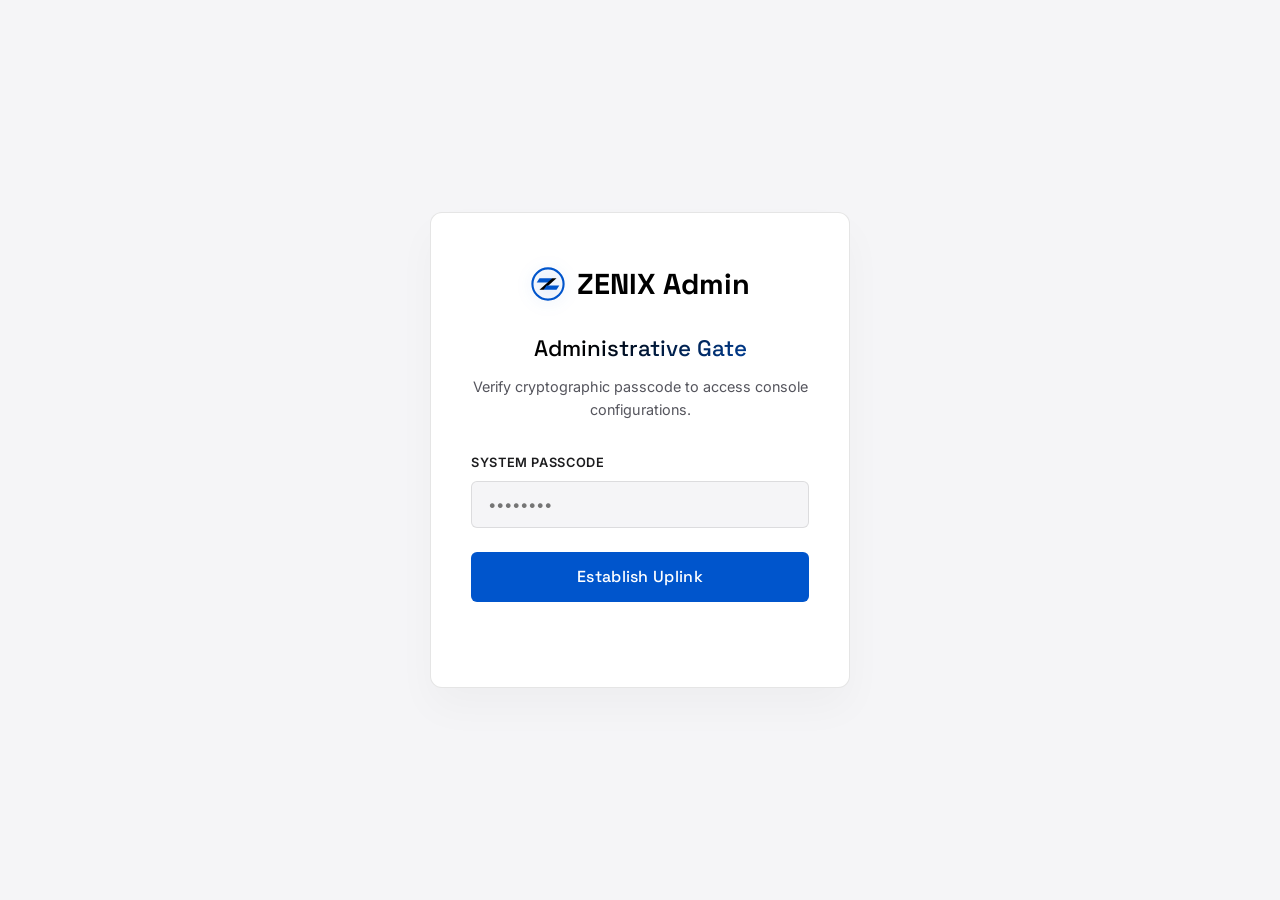
==== admin.html @ 04133675 "Add files via upload" ====
<!DOCTYPE html>
<html lang="en">
<head>
    <meta charset="UTF-8">
    <meta name="viewport" content="width=device-width, initial-scale=1.0">
    <meta name="description" content="ZENIX Administration Panel - Content and Configuration Hub.">
    <title>ZENIX Admin Console | Content Management</title>
    
    <!-- Google Fonts -->
    <link rel="preconnect" href="https://fonts.googleapis.com">
    <link rel="preconnect" href="https://fonts.gstatic.com" crossorigin>
    <link href="https://fonts.googleapis.com/css2?family=Inter:wght@300;400;500;600&family=Space+Grotesk:wght@400;500;700&display=swap" rel="stylesheet">

    <style>
        /* ZENIX Admin Stylesheet - Embedded to keep page self-contained and super fast */
        :root {
            --bg-pure-black: #ffffff;
            --bg-obsidian: #f5f5f7;
            --bg-card: #ffffff;
            --bg-card-hover: #fafafa;
            --text-primary: #000000;
            --text-secondary: #1c1c1e;
            --text-muted: #55555d;
            --border-slate: rgba(0, 0, 0, 0.1);
            --border-slate-active: rgba(0, 0, 0, 0.22);
            --accent-ice: #0055cc;
            --accent-ice-glow: rgba(0, 85, 204, 0.08);
            --danger-red: #d32f2f;
            --success-green: #2e7d32;
            
            --font-sans: 'Inter', -apple-system, BlinkMacSystemFont, "Segoe UI", Roboto, sans-serif;
            --font-heading: 'Space Grotesk', var(--font-sans);
            --transition-smooth: all 0.4s cubic-bezier(0.16, 1, 0.3, 1);
            --transition-fast: all 0.2s ease;
        }

        * {
            box-sizing: border-box;
            margin: 0;
            padding: 0;
        }

        body {
            background-color: var(--bg-obsidian);
            color: var(--text-primary);
            font-family: var(--font-sans);
            line-height: 1.6;
            min-height: 100vh;
            overflow-x: hidden;
            display: flex;
            flex-direction: column;
            position: relative;
        }

        /* Geometric Grid Background */
        .grid-background {
            position: absolute;
            top: 0;
            left: 0;
            width: 100%;
            height: 100%;
            background-image: 
                linear-gradient(rgba(0, 85, 204, 0.02) 1px, transparent 1px),
                linear-gradient(90deg, rgba(0, 85, 204, 0.02) 1px, transparent 1px);
            background-size: 50px 50px;
            background-position: center;
            pointer-events: none;
            z-index: 0;
        }

        /* Gatekeeper Auth Screen */
        .auth-overlay {
            position: fixed;
            top: 0;
            left: 0;
            width: 100%;
            height: 100%;
            background: var(--bg-obsidian);
            z-index: 1000;
            display: flex;
            justify-content: center;
            align-items: center;
            transition: var(--transition-smooth);
        }

        .auth-overlay.hidden {
            opacity: 0;
            pointer-events: none;
            transform: scale(1.05);
        }

        .auth-card {
            background: var(--bg-card);
            border: 1px solid var(--border-slate);
            padding: 3rem 2.5rem;
            width: 100%;
            max-width: 420px;
            border-radius: 12px;
            box-shadow: 0 20px 40px rgba(0, 0, 0, 0.03);
            text-align: center;
            z-index: 10;
        }

        .auth-logo {
            display: inline-flex;
            align-items: center;
            gap: 0.75rem;
            font-family: var(--font-heading);
            font-weight: 700;
            font-size: 1.8rem;
            margin-bottom: 1.5rem;
            color: var(--text-primary);
        }

        .auth-logo svg {
            filter: drop-shadow(0 2px 8px rgba(0, 85, 204, 0.15));
        }

        .auth-title {
            font-family: var(--font-heading);
            font-size: 1.4rem;
            font-weight: 500;
            margin-bottom: 0.5rem;
            background: linear-gradient(135deg, #000000 35%, var(--accent-ice) 100%);
            -webkit-background-clip: text;
            -webkit-text-fill-color: transparent;
        }

        .auth-subtitle {
            color: var(--text-muted);
            font-size: 0.9rem;
            margin-bottom: 2rem;
        }

        .form-group {
            margin-bottom: 1.5rem;
            text-align: left;
        }

        .form-label {
            display: block;
            font-size: 0.8rem;
            font-weight: 600;
            text-transform: uppercase;
            letter-spacing: 0.05em;
            margin-bottom: 0.5rem;
            color: var(--text-secondary);
        }

        .form-input {
            width: 100%;
            padding: 0.8rem 1rem;
            background: var(--bg-obsidian);
            border: 1px solid var(--border-slate);
            border-radius: 6px;
            color: var(--text-primary);
            font-family: var(--font-sans);
            font-size: 0.95rem;
            transition: var(--transition-fast);
        }

        .form-input:focus {
            outline: none;
            border-color: var(--accent-ice);
            background: var(--bg-card);
            box-shadow: 0 0 0 3px var(--accent-ice-glow);
        }

        .auth-btn {
            width: 100%;
            padding: 0.9rem;
            background: var(--accent-ice);
            color: #ffffff;
            border: none;
            border-radius: 6px;
            font-family: var(--font-heading);
            font-weight: 500;
            font-size: 1rem;
            cursor: pointer;
            transition: var(--transition-fast);
            letter-spacing: 0.02em;
        }

        .auth-btn:hover {
            background: #0044a3;
            transform: translateY(-1px);
        }

        .auth-error {
            color: var(--danger-red);
            font-size: 0.85rem;
            margin-top: 1rem;
            min-height: 20px;
            opacity: 0;
            transition: var(--transition-fast);
        }

        .auth-error.visible {
            opacity: 1;
        }

        /* Admin Layout Structure */
        .admin-wrapper {
            position: relative;
            z-index: 1;
            width: 100%;
            max-width: 1200px;
            margin: 0 auto;
            padding: 2rem;
            display: none; /* Shown after auth */
            flex-direction: column;
            flex-grow: 1;
        }

        /* Admin Header */
        .admin-header {
            display: flex;
            justify-content: space-between;
            align-items: center;
            padding-bottom: 2rem;
            border-bottom: 1px solid var(--border-slate);
            margin-bottom: 2rem;
        }

        .header-brand {
            display: flex;
            align-items: center;
            gap: 1rem;
        }

        .console-tag {
            font-family: var(--font-mono);
            font-size: 0.75rem;
            background: var(--accent-ice-glow);
            color: var(--accent-ice);
            padding: 0.2rem 0.6rem;
            border-radius: 4px;
            border: 1px solid rgba(0, 85, 204, 0.15);
            font-weight: 600;
        }

        .header-actions {
            display: flex;
            gap: 1rem;
        }

        .btn {
            padding: 0.6rem 1.2rem;
            border-radius: 6px;
            font-family: var(--font-heading);
            font-weight: 500;
            font-size: 0.9rem;
            cursor: pointer;
            transition: var(--transition-fast);
            display: inline-flex;
            align-items: center;
            gap: 0.5rem;
            border: 1px solid var(--border-slate);
            background: var(--bg-card);
            color: var(--text-primary);
        }

        .btn:hover {
            border-color: var(--border-slate-active);
            background: var(--bg-card-hover);
        }

        .btn-primary {
            background: var(--accent-ice);
            color: #ffffff;
            border-color: var(--accent-ice);
        }

        .btn-primary:hover {
            background: #0044a3;
            border-color: #0044a3;
        }

        .btn-danger {
            color: var(--danger-red);
            border-color: rgba(211, 47, 47, 0.2);
        }

        .btn-danger:hover {
            background: rgba(211, 47, 47, 0.05);
            border-color: var(--danger-red);
        }

        /* Workspace Grid Split Layout */
        .workspace-grid {
            display: grid;
            grid-template-columns: 240px 1fr;
            gap: 2rem;
            flex-grow: 1;
        }

        /* Sidebar Navigation Tabs */
        .sidebar-tabs {
            display: flex;
            flex-direction: column;
            gap: 0.5rem;
        }

        .tab-btn {
            background: none;
            border: 1px solid transparent;
            text-align: left;
            padding: 0.8rem 1.2rem;
            border-radius: 8px;
            font-family: var(--font-heading);
            font-weight: 500;
            font-size: 0.95rem;
            color: var(--text-secondary);
            cursor: pointer;
            transition: var(--transition-fast);
            display: flex;
            align-items: center;
            gap: 0.8rem;
        }

        .tab-btn:hover {
            background: rgba(0, 85, 204, 0.04);
            color: var(--accent-ice);
        }

        .tab-btn.active {
            background: var(--bg-card);
            border-color: var(--border-slate);
            color: var(--accent-ice);
            box-shadow: 0 4px 10px rgba(0, 0, 0, 0.015);
        }

        /* Main Workspace Panels */
        .workspace-panel {
            background: var(--bg-card);
            border: 1px solid var(--border-slate);
            border-radius: 12px;
            padding: 2.5rem;
            box-shadow: 0 4px 20px rgba(0, 0, 0, 0.01);
            display: none; /* Managed by JS */
        }

        .workspace-panel.active {
            display: block;
            animation: fadeIn 0.3s ease;
        }

        @keyframes fadeIn {
            from { opacity: 0; transform: translateY(10px); }
            to { opacity: 1; transform: translateY(0); }
        }

        .panel-header {
            margin-bottom: 2rem;
            border-bottom: 1px solid var(--border-slate);
            padding-bottom: 1rem;
            display: flex;
            justify-content: space-between;
            align-items: center;
        }

        .panel-title {
            font-family: var(--font-heading);
            font-size: 1.5rem;
            font-weight: 500;
        }

        .panel-desc {
            color: var(--text-muted);
            font-size: 0.9rem;
            margin-top: 0.25rem;
        }

        /* Form Grid Utilities */
        .row-grid {
            display: grid;
            grid-template-columns: 1fr 1fr;
            gap: 1.5rem;
            margin-bottom: 1.5rem;
        }

        /* Card list layout (Services, Pricing) */
        .card-list {
            display: flex;
            flex-direction: column;
            gap: 1.5rem;
            margin-bottom: 2rem;
        }

        .item-card {
            border: 1px solid var(--border-slate);
            border-radius: 8px;
            background: var(--bg-obsidian);
            padding: 1.5rem;
            position: relative;
            transition: var(--transition-fast);
        }

        .item-card:hover {
            border-color: var(--border-slate-active);
        }

        .item-card-header {
            display: flex;
            justify-content: space-between;
            align-items: center;
            margin-bottom: 1.2rem;
        }

        .item-card-title-lbl {
            font-family: var(--font-heading);
            font-weight: 500;
            font-size: 1rem;
            color: var(--accent-ice);
            display: flex;
            align-items: center;
            gap: 0.5rem;
        }

        .item-delete-btn {
            background: none;
            border: none;
            color: var(--danger-red);
            cursor: pointer;
            opacity: 0.7;
            transition: var(--transition-fast);
            padding: 0.2rem;
            border-radius: 4px;
        }

        .item-delete-btn:hover {
            opacity: 1;
            background: rgba(211, 47, 47, 0.08);
        }

        .checkbox-container {
            display: flex;
            align-items: center;
            gap: 0.6rem;
            cursor: pointer;
            user-select: none;
            font-size: 0.95rem;
        }

        .checkbox-container input {
            cursor: pointer;
            width: 18px;
            height: 18px;
            accent-color: var(--accent-ice);
        }

        /* Promo banner settings style */
        .banner-preview-box {
            border: 1px dashed var(--border-slate);
            border-radius: 8px;
            padding: 1.5rem;
            margin-top: 1.5rem;
            background: var(--bg-obsidian);
        }

        .banner-preview-header {
            font-size: 0.8rem;
            font-weight: 600;
            text-transform: uppercase;
            letter-spacing: 0.05em;
            color: var(--text-muted);
            margin-bottom: 0.8rem;
        }

        /* Float Notifications / Toast Messages */
        .toast {
            position: fixed;
            bottom: 2rem;
            right: 2rem;
            padding: 1rem 1.8rem;
            border-radius: 8px;
            background: #1c1c1e;
            color: #ffffff;
            font-family: var(--font-heading);
            font-size: 0.9rem;
            font-weight: 500;
            box-shadow: 0 10px 30px rgba(0,0,0,0.15);
            z-index: 2000;
            display: flex;
            align-items: center;
            gap: 0.75rem;
            transform: translateY(100px);
            opacity: 0;
            transition: transform 0.4s cubic-bezier(0.175, 0.885, 0.32, 1.275), opacity 0.3s ease;
            pointer-events: none;
            border-left: 4px solid var(--accent-ice);
        }

        .toast.show {
            transform: translateY(0);
            opacity: 1;
        }

        .toast.success {
            border-left-color: var(--success-green);
        }

        .toast.error {
            border-left-color: var(--danger-red);
        }

        /* SVG Icon styling */
        .icon {
            width: 18px;
            height: 18px;
            fill: none;
            stroke: currentColor;
            stroke-width: 2;
            stroke-linecap: round;
            stroke-linejoin: round;
        }

        /* Footer */
        .admin-footer {
            text-align: center;
            padding: 2rem;
            color: var(--text-muted);
            font-size: 0.8rem;
            border-top: 1px solid var(--border-slate);
            margin-top: 3rem;
        }
    </style>
</head>
<body>
    <div class="grid-background"></div>

    <!-- Passcode Authenticator Overlay -->
    <div class="auth-overlay" id="auth-overlay">
        <div class="auth-card">
            <div class="auth-logo">
                <svg width="34" height="34" viewBox="0 0 24 24" fill="none" xmlns="http://www.w3.org/2000/svg">
                    <circle cx="12" cy="12" r="11" stroke="#0055cc" stroke-width="1.5" fill="rgba(0, 85, 204, 0.02)"/>
                    <polygon points="6,8 15,8 13,11 4,11" fill="#0055cc"/>
                    <polygon points="15,8 18,8 9,16 6,16" fill="#000000"/>
                    <polygon points="11,13 20,13 18,16 9,16" fill="#0055cc"/>
                </svg>
                <span>ZENIX Admin</span>
            </div>
            <h2 class="auth-title">Administrative Gate</h2>
            <p class="auth-subtitle">Verify cryptographic passcode to access console configurations.</p>
            
            <form id="auth-form" onsubmit="handleAuth(event)">
                <div class="form-group">
                    <label for="passcode" class="form-label">System Passcode</label>
                    <input type="password" id="passcode" class="form-input" placeholder="••••••••" required autocomplete="current-password">
                </div>
                <button type="submit" class="auth-btn">Establish Uplink</button>
                <div class="auth-error" id="auth-error">Incorrect passcode. Uplink rejected.</div>
            </form>
        </div>
    </div>

    <!-- Admin Console Workspace -->
    <div class="admin-wrapper" id="admin-wrapper">
        <header class="admin-header">
            <div class="header-brand">
                <a href="index.html" class="auth-logo" style="margin-bottom: 0;">
                    <svg width="30" height="30" viewBox="0 0 24 24" fill="none" xmlns="http://www.w3.org/2000/svg">
                        <circle cx="12" cy="12" r="11" stroke="#0055cc" stroke-width="1.5" fill="rgba(0, 85, 204, 0.02)"/>
                        <polygon points="6,8 15,8 13,11 4,11" fill="#0055cc"/>
                        <polygon points="15,8 18,8 9,16 6,16" fill="#000000"/>
                        <polygon points="11,13 20,13 18,16 9,16" fill="#0055cc"/>
                    </svg>
                    <span>ZENIX</span>
                </a>
                <span class="console-tag">v2.1.0-admin</span>
            </div>
            
            <div class="header-actions">
                <a href="index.html" class="btn" target="_blank">
                    <svg class="icon" viewBox="0 0 24 24"><path d="M18 13v6a2 2 0 0 1-2 2H5a2 2 0 0 1-2-2V8a2 2 0 0 1 2-2h6"></path><polyline points="15 3 21 3 21 9"></polyline><line x1="10" y1="14" x2="21" y2="3"></line></svg>
                    View Website
                </a>
                <button onclick="handleLogout()" class="btn btn-danger">
                    <svg class="icon" viewBox="0 0 24 24"><path d="M9 21H5a2 2 0 0 1-2-2V5a2 2 0 0 1 2-2h4"></path><polyline points="16 17 21 12 16 7"></polyline><line x1="21" y1="12" x2="9" y2="12"></line></svg>
                    Terminate Session
                </button>
            </div>
        </header>

        <div class="workspace-grid">
            <!-- Sidebar navigation Tabs -->
            <nav class="sidebar-tabs">
                <button class="tab-btn active" onclick="switchTab('tab-dashboard')">
                    <svg class="icon" viewBox="0 0 24 24"><rect x="3" y="3" width="7" height="9"></rect><rect x="14" y="3" width="7" height="5"></rect><rect x="14" y="12" width="7" height="9"></rect><rect x="3" y="16" width="7" height="5"></rect></svg>
                    Dashboard Controls
                </button>
                <button class="tab-btn" onclick="switchTab('tab-offers')">
                    <svg class="icon" viewBox="0 0 24 24"><circle cx="12" cy="12" r="10"></circle><polyline points="12 6 12 12 16 14"></polyline></svg>
                    Active Offers Banner
                </button>
                <button class="tab-btn" onclick="switchTab('tab-services')">
                    <svg class="icon" viewBox="0 0 24 24"><polygon points="12 2 2 7 12 12 22 7 12 2"></polygon><polyline points="2 17 12 22 22 17"></polyline><polyline points="2 12 12 17 22 12"></polyline></svg>
                    Service Offerings
                </button>
                <button class="tab-btn" onclick="switchTab('tab-pricing')">
                    <svg class="icon" viewBox="0 0 24 24"><line x1="12" y1="1" x2="12" y2="23"></line><path d="M17 5H9.5a3.5 3.5 0 0 0 0 7h5a3.5 3.5 0 0 1 0 7H6"></path></svg>
                    Flat Pricing Tiers
                </button>
            </nav>

            <!-- Main Panel Content -->
            <main>
                <!-- Dashboard Controller Tab -->
                <div class="workspace-panel active" id="tab-dashboard">
                    <div class="panel-header">
                        <div>
                            <h2 class="panel-title">Dashboard Hub</h2>
                            <p class="panel-desc">Commit browser previews, export production JSON configurations, or restore default state.</p>
                        </div>
                    </div>
                    
                    <div class="row-grid" style="grid-template-columns: 1fr 1fr;">
                        <div class="item-card" style="background: var(--bg-card);">
                            <h3 style="font-family: var(--font-heading); font-size: 1.15rem; margin-bottom: 0.8rem; font-weight: 500;">Preview & Deploy Workflow</h3>
                            <p style="font-size: 0.9rem; color: var(--text-muted); margin-bottom: 1.5rem;">
                                Preview modifications instantly on this browser. Once satisfied, click <strong>Export Configuration JSON</strong> and replace `zenix-config.json` in the project root folder to publish to the production environment.
                            </p>
                            <div style="display: flex; flex-direction: column; gap: 0.8rem;">
                                <button onclick="saveToLocal()" class="btn btn-primary" style="justify-content: center;">
                                    <svg class="icon" viewBox="0 0 24 24"><path d="M19 21H5a2 2 0 0 1-2-2V5a2 2 0 0 1 2-2h11l5 5v11a2 2 0 0 1-2 2z"></path><polyline points="17 21 17 13 7 13 7 21"></polyline><polyline points="7 3 7 8 15 8"></polyline></svg>
                                    Apply & Save Browser Preview
                                </button>
                                <button onclick="exportConfig()" class="btn" style="justify-content: center; font-weight: 600;">
                                    <svg class="icon" viewBox="0 0 24 24"><path d="M21 15v4a2 2 0 0 1-2 2H5a2 2 0 0 1-2-2v-4"></path><polyline points="7 10 12 15 17 10"></polyline><line x1="12" y1="15" x2="12" y2="3"></line></svg>
                                    Export Configuration JSON
                                </button>
                            </div>
                        </div>

                        <div class="item-card" style="background: var(--bg-card);">
                            <h3 style="font-family: var(--font-heading); font-size: 1.15rem; margin-bottom: 0.8rem; font-weight: 500;">System Actions & Recovery</h3>
                            <p style="font-size: 0.9rem; color: var(--text-muted); margin-bottom: 1.5rem;">
                                Restore your workspace configurations to ZENIX out-of-the-box defaults. This will erase browser preview cookies and pull default values from the original code definitions.
                            </p>
                            <div style="display: flex; flex-direction: column; gap: 0.8rem;">
                                <button onclick="resetDefaults()" class="btn btn-danger" style="justify-content: center;">
                                    <svg class="icon" viewBox="0 0 24 24"><path d="M21.5 2v6h-6M21.34 15.57a10 10 0 1 1-.57-8.38l5.67-5.67"></path></svg>
                                    Reset Workspace to Default Settings
                                </button>
                            </div>
                        </div>
                    </div>
                </div>

                <!-- Offers Tab -->
                <div class="workspace-panel" id="tab-offers">
                    <div class="panel-header">
                        <div>
                            <h2 class="panel-title">Active Offers Banner</h2>
                            <p class="panel-desc">Configure promotional texts and warning messages at the top of the homepage.</p>
                        </div>
                    </div>

                    <div class="item-card" style="background: var(--bg-card);">
                        <div class="form-group" style="margin-bottom: 1.5rem;">
                            <label class="checkbox-container">
                                <input type="checkbox" id="offer-active" onchange="updateOfferPreview()">
                                <span>Active Announcement Banner</span>
                            </label>
                            <p style="font-size: 0.85rem; color: var(--text-muted); margin-left: 1.7rem; margin-top: 0.2rem;">
                                Enable this to display a sleek, global horizontal alert notification strip at the top of the webpage.
                            </p>
                        </div>

                        <div class="form-group">
                            <label for="offer-text" class="form-label">Banner Message Content</label>
                            <input type="text" id="offer-text" class="form-input" placeholder="e.g., 🔥 Special Offer: Shipped within 48 hours!" oninput="updateOfferPreview()">
                        </div>

                        <div class="row-grid">
                            <div class="form-group">
                                <label for="offer-theme" class="form-label">Visual Aesthetic Theme</label>
                                <select id="offer-theme" class="form-input" onchange="updateOfferPreview()">
                                    <option value="accent">Blue Accent (Solid & Sleek)</option>
                                    <option value="subtle">Obsidian Grey (Minimalist & Low-Key)</option>
                                </select>
                            </div>
                        </div>

                        <div class="banner-preview-box">
                            <div class="banner-preview-header">Live Banner Rendering Output</div>
                            <div id="banner-preview-render" style="padding: 0.6rem; border-radius: 4px; font-size: 0.8rem; text-align: center; font-weight: 500;">
                                [No active banner configured]
                            </div>
                        </div>
                    </div>
                </div>

                <!-- Capabilities / Services Tab -->
                <div class="workspace-panel" id="tab-services">
                    <div class="panel-header">
                        <div>
                            <h2 class="panel-title">Service Offerings</h2>
                            <p class="panel-desc">Add, edit, or remove capabilities. These represent the primary capability items (Section 01).</p>
                        </div>
                        <button onclick="addService()" class="btn btn-primary">
                            <svg class="icon" viewBox="0 0 24 24"><line x1="12" y1="5" x2="12" y2="19"></line><line x1="5" y1="12" x2="19" y2="12"></line></svg>
                            Add New Capability
                        </button>
                    </div>

                    <div class="card-list" id="services-list-container">
                        <!-- Dynamic rows injected here -->
                    </div>
                </div>

                <!-- Flat Pricing Tiers Tab -->
                <div class="workspace-panel" id="tab-pricing">
                    <div class="panel-header">
                        <div>
                            <h2 class="panel-title">Flat Pricing Tiers</h2>
                            <p class="panel-desc">Manage flat rates, descriptions, and feature checklists (Section 04).</p>
                        </div>
                    </div>

                    <div class="card-list" id="pricing-list-container">
                        <!-- Dynamic tiers injected here -->
                    </div>
                </div>
            </main>
        </div>

        <footer class="admin-footer">
            <p>&copy; 2026 ZENIX Admin Engine. All systems operational.</p>
        </footer>
    </div>

    <!-- Notification Toast Element -->
    <div class="toast" id="toast-notif">
        <span id="toast-text">Configuration Saved Successfully</span>
    </div>

    <script>
        // Default configuration definition matching original codebase
        const DEFAULT_CONFIG = {
            promoBanner: {
                active: false,
                text: "🔥 Limited Time Offer: Get 10% off on all MVP orders this week! Use code ZENIX10.",
                theme: "accent"
            },
            services: [
                {
                    num: "I",
                    title: "Full-Stack Web Apps & MVPs",
                    desc: "Rapid prototypes, interactive SaaS dashboards, and responsive full-stack applications built at breakthrough speeds. Engineered line-by-line for robustness and security."
                },
                {
                    num: "II",
                    title: "Lightning Frontends & Landing Pages",
                    desc: "High-converting, responsive single-page marketing sites built with ultra-clean HTML/CSS/JS architecture. No bloating, optimized for search engines, built to engage."
                },
                {
                    num: "III",
                    title: "Python Automation & Workflow Scripting",
                    desc: "Bespoke backend scripts, custom data scrapers, API integrations, and robust data pipeline automations that eliminate manual tasks and accelerate operations."
                }
            ],
            pricing: [
                {
                    id: "frontend",
                    title: "E-commerce & Landing Pages",
                    currency: "₹",
                    price: "8,900",
                    period: "/ project",
                    desc: "Bespoke, high-converting frontends with customized styling, responsive typography, and SEO frameworks.",
                    features: [
                        "100% human hand-coded HTML/CSS/JS",
                        "Figma-to-Code fidelity",
                        "Search Engine Optimization (SEO) setup",
                        "Timeline: 48-hour delivery"
                    ]
                },
                {
                    id: "mvp",
                    title: "Full-Stack MVPs",
                    currency: "₹",
                    price: "9,400",
                    period: "/ project",
                    desc: "A complete interactive SaaS prototype or database web application tailored to validate your business idea.",
                    features: [
                        "Custom database design & schemas",
                        "Interactive SaaS admin dashboards",
                        "Serverless deployment & QA checked",
                        "Timeline: 72-hour delivery"
                    ],
                    featured: true,
                    popularTag: "MOST POPULAR"
                },
                {
                    id: "automation",
                    title: "Workflow Automation",
                    currency: "₹",
                    price: "1,599",
                    period: "/ project",
                    desc: "Bespoke backend Python scripts, API integrations, and robust scrapers that eliminate manual data processing.",
                    features: [
                        "Custom data scrapers & parsers",
                        "Third-party API synchronization",
                        "Cron-scheduled pipeline scripts",
                        "Timeline: 48-hour delivery"
                    ]
                }
            ]
        };

        // Active State variables
        let currentConfig = null;

        // On Load Check Authentication Session
        window.addEventListener('DOMContentLoaded', () => {
            const hasAuth = sessionStorage.getItem('zenix_auth');
            if (hasAuth === 'true') {
                authenticateConsole();
            }
        });

        // Auth Form Handler
        function handleAuth(event) {
            event.preventDefault();
            const passcode = document.getElementById('passcode').value;
            const errorLabel = document.getElementById('auth-error');
            
            // Crytographic checking (simple gates for static sites)
            if (passcode === 'zenix2026') {
                sessionStorage.setItem('zenix_auth', 'true');
                authenticateConsole();
                showToast("Uplink Established. Welcome.", "success");
            } else {
                errorLabel.classList.add('visible');
                setTimeout(() => {
                    errorLabel.classList.remove('visible');
                }, 3000);
            }
        }

        // Establish Auth Panel Displays & Load Config Data
        function authenticateConsole() {
            document.getElementById('auth-overlay').classList.add('hidden');
            document.getElementById('admin-wrapper').style.display = 'flex';
            
            // Pull configuration data
            const saved = localStorage.getItem('zenix_config');
            if (saved) {
                try {
                    currentConfig = JSON.parse(saved);
                } catch(e) {
                    console.error("Error reading storage preview config, loading file default.", e);
                    currentConfig = JSON.parse(JSON.stringify(DEFAULT_CONFIG));
                }
            } else {
                currentConfig = JSON.parse(JSON.stringify(DEFAULT_CONFIG));
            }
            
            initializeDashboard();
        }

        // De-Authorize Session
        function handleLogout() {
            sessionStorage.removeItem('zenix_auth');
            document.getElementById('auth-overlay').classList.remove('hidden');
            document.getElementById('admin-wrapper').style.display = 'none';
            document.getElementById('passcode').value = '';
            showToast("Uplink Terminated.", "default");
        }

        // Build Inputs & View Form Fields from Loaded Config
        function initializeDashboard() {
            // Setup Tab 2: Offers Banner
            document.getElementById('offer-active').checked = currentConfig.promoBanner.active;
            document.getElementById('offer-text').value = currentConfig.promoBanner.text;
            document.getElementById('offer-theme').value = currentConfig.promoBanner.theme || 'accent';
            updateOfferPreview();

            // Setup Tab 3: Capabilities List
            renderServicesEditor();

            // Setup Tab 4: Pricing Editor
            renderPricingEditor();
        }

        // Tab Switching Actions
        function switchTab(tabId) {
            document.querySelectorAll('.tab-btn').forEach(btn => {
                btn.classList.remove('active');
            });
            event.currentTarget.classList.add('active');

            document.querySelectorAll('.workspace-panel').forEach(panel => {
                panel.classList.remove('active');
            });
            document.getElementById(tabId).classList.add('active');
        }

        // Announcement Banner Interactive Preview
        function updateOfferPreview() {
            const active = document.getElementById('offer-active').checked;
            const text = document.getElementById('offer-text').value;
            const theme = document.getElementById('offer-theme').value;
            
            const previewEl = document.getElementById('banner-preview-render');
            
            if (active) {
                previewEl.innerText = text ? text : "[Empty Message]";
                previewEl.className = `promo-banner ${theme}`;
                previewEl.style.color = theme === 'accent' ? '#ffffff' : 'var(--text-primary)';
                previewEl.style.background = theme === 'accent' ? 'var(--accent-ice)' : 'var(--bg-obsidian)';
                previewEl.style.border = theme === 'accent' ? 'none' : '1px solid var(--border-slate)';
            } else {
                previewEl.innerText = "[Banner Inactive]";
                previewEl.className = "";
                previewEl.style.color = "var(--text-muted)";
                previewEl.style.background = "transparent";
                previewEl.style.border = "1px dashed var(--border-slate)";
            }

            // Sync state object
            currentConfig.promoBanner.active = active;
            currentConfig.promoBanner.text = text;
            currentConfig.promoBanner.theme = theme;
        }

        // Render Capability Editor Cards
        function renderServicesEditor() {
            const container = document.getElementById('services-list-container');
            container.innerHTML = "";

            currentConfig.services.forEach((service, index) => {
                const card = document.createElement('div');
                card.className = "item-card";
                card.innerHTML = `
                    <div class="item-card-header">
                        <div class="item-card-title-lbl">
                            <svg class="icon" viewBox="0 0 24 24"><polygon points="12 2 2 7 12 12 22 7 12 2"></polygon><polyline points="2 17 12 22 22 17"></polyline><polyline points="2 12 12 17 22 12"></polyline></svg>
                            Capability Card ${index + 1}
                        </div>
                        <button onclick="deleteService(${index})" class="item-delete-btn" title="Delete Capability">
                            <svg class="icon" viewBox="0 0 24 24" style="width: 16px; height: 16px;"><polyline points="3 6 5 6 21 6"></polyline><path d="M19 6v14a2 2 0 0 1-2 2H7a2 2 0 0 1-2-2V6m3 0V4a2 2 0 0 1 2-2h4a2 2 0 0 1 2 2v2"></path><line x1="10" y1="11" x2="10" y2="17"></line><line x1="14" y1="11" x2="14" y2="17"></line></svg>
                        </button>
                    </div>
                    
                    <div class="row-grid">
                        <div class="form-group">
                            <label class="form-label">Roman Numeral ID</label>
                            <input type="text" class="form-input" value="${service.num}" oninput="updateServiceVal(${index}, 'num', this.value)" placeholder="e.g., I, II, III">
                        </div>
                        <div class="form-group">
                            <label class="form-label">Title</label>
                            <input type="text" class="form-input" value="${service.title}" oninput="updateServiceVal(${index}, 'title', this.value)" placeholder="Title of Offering">
                        </div>
                    </div>
                    <div class="form-group" style="margin-bottom: 0;">
                        <label class="form-label">Description text</label>
                        <textarea class="form-input" rows="3" oninput="updateServiceVal(${index}, 'desc', this.value)" placeholder="Description explaining the service capability">${service.desc}</textarea>
                    </div>
                `;
                container.appendChild(card);
            });
        }

        // Add Service helper
        function addService() {
            const romanNumerals = ["I", "II", "III", "IV", "V", "VI", "VII"];
            const nextIdx = currentConfig.services.length;
            const nextNum = romanNumerals[nextIdx] || (nextIdx + 1).toString();
            
            currentConfig.services.push({
                num: nextNum,
                title: "New Custom Service Option",
                desc: "Describe your service parameters, technologies, and shipment schedules."
            });

            renderServicesEditor();
            showToast("Capability block added", "default");
        }

        // Delete Service helper
        function deleteService(index) {
            if (currentConfig.services.length <= 1) {
                showToast("Cannot delete last remaining capability card.", "error");
                return;
            }
            currentConfig.services.splice(index, 1);
            renderServicesEditor();
            showToast("Capability block removed", "default");
        }

        // Sync Service fields
        function updateServiceVal(index, field, val) {
            currentConfig.services[index][field] = val;
        }

        // Render Pricing Editors
        function renderPricingEditor() {
            const container = document.getElementById('pricing-list-container');
            container.innerHTML = "";

            currentConfig.pricing.forEach((tier, index) => {
                const card = document.createElement('div');
                card.className = "item-card";
                
                const isFeaturedChecked = tier.featured ? 'checked' : '';
                const popularTagVal = tier.popularTag || '';
                const featuresVal = (tier.features || []).join('\n');

                card.innerHTML = `
                    <div class="item-card-header">
                        <div class="item-card-title-lbl">
                            <svg class="icon" viewBox="0 0 24 24"><line x1="12" y1="1" x2="12" y2="23"></line><path d="M17 5H9.5a3.5 3.5 0 0 0 0 7h5a3.5 3.5 0 0 1 0 7H6"></path></svg>
                            Pricing Tier ${index + 1}: ${tier.title}
                        </div>
                    </div>
                    
                    <div class="row-grid">
                        <div class="form-group">
                            <label class="form-label">Tier Title</label>
                            <input type="text" class="form-input" value="${tier.title}" oninput="updatePricingVal(${index}, 'title', this.value)">
                        </div>
                        <div class="form-group">
                            <label class="form-label">Form Identification ID (Key)</label>
                            <input type="text" class="form-input" value="${tier.id}" oninput="updatePricingVal(${index}, 'id', this.value)" placeholder="e.g., mvp, frontend">
                        </div>
                    </div>

                    <div class="row-grid" style="grid-template-columns: 80px 1fr 1fr;">
                        <div class="form-group">
                            <label class="form-label">Currency</label>
                            <input type="text" class="form-input" value="${tier.currency}" oninput="updatePricingVal(${index}, 'currency', this.value)">
                        </div>
                        <div class="form-group">
                            <label class="form-label">Amount Rate</label>
                            <input type="text" class="form-input" value="${tier.price}" oninput="updatePricingVal(${index}, 'price', this.value)">
                        </div>
                        <div class="form-group">
                            <label class="form-label">Rate Period</label>
                            <input type="text" class="form-input" value="${tier.period}" oninput="updatePricingVal(${index}, 'period', this.value)">
                        </div>
                    </div>

                    <div class="row-grid" style="grid-template-columns: 180px 1fr;">
                        <div class="form-group" style="display: flex; flex-direction: column; justify-content: center;">
                            <label class="checkbox-container">
                                <input type="checkbox" id="pricing-featured-${index}" ${isFeaturedChecked} onchange="updatePricingFeatured(${index}, this.checked)">
                                <span>Featured Tier Card</span>
                            </label>
                        </div>
                        <div class="form-group">
                            <label class="form-label">Featured Badge Text</label>
                            <input type="text" id="pricing-tag-${index}" class="form-input" value="${popularTagVal}" oninput="updatePricingVal(${index}, 'popularTag', this.value)" placeholder="e.g., MOST POPULAR" ${tier.featured ? '' : 'disabled'}>
                        </div>
                    </div>

                    <div class="form-group">
                        <label class="form-label">Description Text</label>
                        <input type="text" class="form-input" value="${tier.desc}" oninput="updatePricingVal(${index}, 'desc', this.value)">
                    </div>

                    <div class="form-group" style="margin-bottom: 0;">
                        <label class="form-label">Features List (One bullet point item per line)</label>
                        <textarea class="form-input" rows="4" placeholder="Enter one feature item per line" oninput="updatePricingFeatures(${index}, this.value)">${featuresVal}</textarea>
                    </div>
                `;
                container.appendChild(card);
            });
        }

        // Sync pricing field properties
        function updatePricingVal(index, field, val) {
            currentConfig.pricing[index][field] = val;
        }

        // Featured checkbox handler
        function updatePricingFeatured(index, checked) {
            currentConfig.pricing[index].featured = checked;
            const badgeInput = document.getElementById(`pricing-tag-${index}`);
            if (badgeInput) {
                badgeInput.disabled = !checked;
                if (checked && !badgeInput.value) {
                    badgeInput.value = "MOST POPULAR";
                    currentConfig.pricing[index].popularTag = "MOST POPULAR";
                }
            }
        }

        // Features text splitter
        function updatePricingFeatures(index, text) {
            currentConfig.pricing[index].features = text.split('\n').filter(line => line.trim() !== "");
        }

        // Save preview config to LocalStorage
        function saveToLocal() {
            try {
                localStorage.setItem('zenix_config', JSON.stringify(currentConfig));
                showToast("Configuration Applied to Browser Preview", "success");
            } catch (e) {
                showToast("Failed to save configuration preview.", "error");
                console.error("Local save error:", e);
            }
        }

        // Reset localStorage configuration overrides
        function resetDefaults() {
            if (confirm("Are you sure you want to clear browser overrides and restore out-of-the-box defaults?")) {
                localStorage.removeItem('zenix_config');
                currentConfig = JSON.parse(JSON.stringify(DEFAULT_CONFIG));
                initializeDashboard();
                showToast("Workspace Reset to System Defaults", "success");
            }
        }

        // Export data to zenix-config.json
        function exportConfig() {
            try {
                const dataStr = "data:text/json;charset=utf-8," + encodeURIComponent(JSON.stringify(currentConfig, null, 2));
                const downloadAnchor = document.createElement('a');
                downloadAnchor.setAttribute("href", dataStr);
                downloadAnchor.setAttribute("download", "zenix-config.json");
                document.body.appendChild(downloadAnchor);
                downloadAnchor.click();
                downloadAnchor.remove();
                showToast("Config JSON Download Triggered", "success");
            } catch (e) {
                showToast("Error exporting JSON package.", "error");
                console.error("JSON Export error:", e);
            }
        }

        // Toast trigger helper
        function showToast(message, type = "default") {
            const toast = document.getElementById('toast-notif');
            const label = document.getElementById('toast-text');
            
            label.innerText = message;
            toast.className = `toast show ${type}`;
            
            setTimeout(() => {
                toast.classList.remove('show');
            }, 3500);
        }
    </script>
</body>
</html>
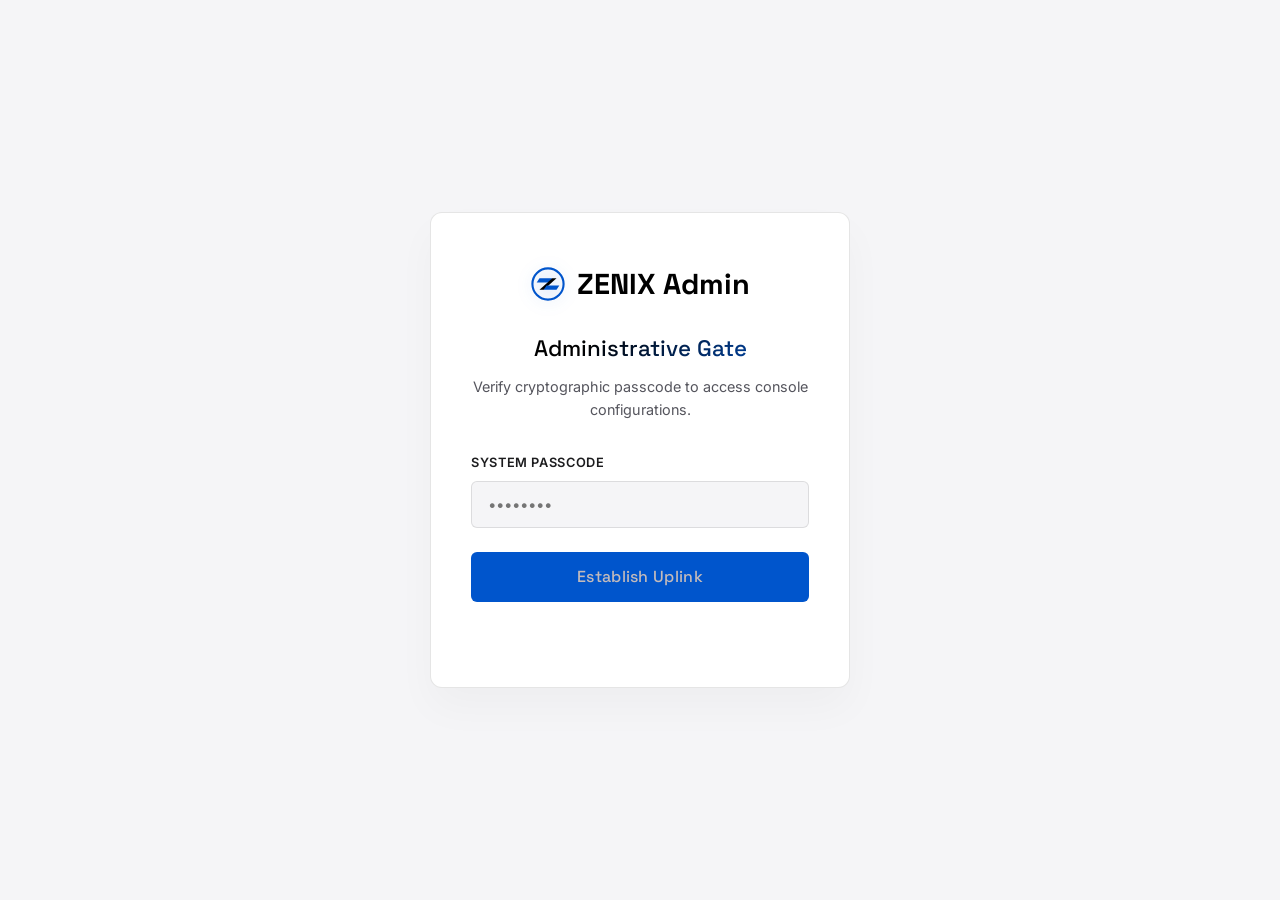
==== commit 4bb53e05: "Add files via upload" ====
--- a/admin.html
+++ b/admin.html
@@ -1,15 +1,18 @@
 <!DOCTYPE html>
 <html lang="en">
+
 <head>
     <meta charset="UTF-8">
     <meta name="viewport" content="width=device-width, initial-scale=1.0">
     <meta name="description" content="ZENIX Administration Panel - Content and Configuration Hub.">
     <title>ZENIX Admin Console | Content Management</title>
-    
+
     <!-- Google Fonts -->
     <link rel="preconnect" href="https://fonts.googleapis.com">
     <link rel="preconnect" href="https://fonts.gstatic.com" crossorigin>
-    <link href="https://fonts.googleapis.com/css2?family=Inter:wght@300;400;500;600&family=Space+Grotesk:wght@400;500;700&display=swap" rel="stylesheet">
+    <link
+        href="https://fonts.googleapis.com/css2?family=Inter:wght@300;400;500;600&family=Space+Grotesk:wght@400;500;700&display=swap"
+        rel="stylesheet">
 
     <style>
         /* ZENIX Admin Stylesheet - Embedded to keep page self-contained and super fast */
@@ -27,7 +30,7 @@
             --accent-ice-glow: rgba(0, 85, 204, 0.08);
             --danger-red: #d32f2f;
             --success-green: #2e7d32;
-            
+
             --font-sans: 'Inter', -apple-system, BlinkMacSystemFont, "Segoe UI", Roboto, sans-serif;
             --font-heading: 'Space Grotesk', var(--font-sans);
             --transition-smooth: all 0.4s cubic-bezier(0.16, 1, 0.3, 1);
@@ -59,7 +62,7 @@
             left: 0;
             width: 100%;
             height: 100%;
-            background-image: 
+            background-image:
                 linear-gradient(rgba(0, 85, 204, 0.02) 1px, transparent 1px),
                 linear-gradient(90deg, rgba(0, 85, 204, 0.02) 1px, transparent 1px);
             background-size: 50px 50px;
@@ -170,7 +173,7 @@
             width: 100%;
             padding: 0.9rem;
             background: var(--accent-ice);
-            color: #ffffff;
+            color: #c3bbbb;
             border: none;
             border-radius: 6px;
             font-family: var(--font-heading);
@@ -207,7 +210,8 @@
             max-width: 1200px;
             margin: 0 auto;
             padding: 2rem;
-            display: none; /* Shown after auth */
+            display: none;
+            /* Shown after auth */
             flex-direction: column;
             flex-grow: 1;
         }
@@ -337,7 +341,8 @@
             border-radius: 12px;
             padding: 2.5rem;
             box-shadow: 0 4px 20px rgba(0, 0, 0, 0.01);
-            display: none; /* Managed by JS */
+            display: none;
+            /* Managed by JS */
         }
 
         .workspace-panel.active {
@@ -346,8 +351,15 @@
         }
 
         @keyframes fadeIn {
-            from { opacity: 0; transform: translateY(10px); }
-            to { opacity: 1; transform: translateY(0); }
+            from {
+                opacity: 0;
+                transform: translateY(10px);
+            }
+
+            to {
+                opacity: 1;
+                transform: translateY(0);
+            }
         }
 
         .panel-header {
@@ -479,7 +491,7 @@
             font-family: var(--font-heading);
             font-size: 0.9rem;
             font-weight: 500;
-            box-shadow: 0 10px 30px rgba(0,0,0,0.15);
+            box-shadow: 0 10px 30px rgba(0, 0, 0, 0.15);
             z-index: 2000;
             display: flex;
             align-items: center;
@@ -526,6 +538,7 @@
         }
     </style>
 </head>
+
 <body>
     <div class="grid-background"></div>
 
@@ -534,20 +547,21 @@
         <div class="auth-card">
             <div class="auth-logo">
                 <svg width="34" height="34" viewBox="0 0 24 24" fill="none" xmlns="http://www.w3.org/2000/svg">
-                    <circle cx="12" cy="12" r="11" stroke="#0055cc" stroke-width="1.5" fill="rgba(0, 85, 204, 0.02)"/>
-                    <polygon points="6,8 15,8 13,11 4,11" fill="#0055cc"/>
-                    <polygon points="15,8 18,8 9,16 6,16" fill="#000000"/>
-                    <polygon points="11,13 20,13 18,16 9,16" fill="#0055cc"/>
+                    <circle cx="12" cy="12" r="11" stroke="#0055cc" stroke-width="1.5" fill="rgba(0, 85, 204, 0.02)" />
+                    <polygon points="6,8 15,8 13,11 4,11" fill="#0055cc" />
+                    <polygon points="15,8 18,8 9,16 6,16" fill="#000000" />
+                    <polygon points="11,13 20,13 18,16 9,16" fill="#0055cc" />
                 </svg>
                 <span>ZENIX Admin</span>
             </div>
             <h2 class="auth-title">Administrative Gate</h2>
             <p class="auth-subtitle">Verify cryptographic passcode to access console configurations.</p>
-            
+
             <form id="auth-form" onsubmit="handleAuth(event)">
                 <div class="form-group">
                     <label for="passcode" class="form-label">System Passcode</label>
-                    <input type="password" id="passcode" class="form-input" placeholder="••••••••" required autocomplete="current-password">
+                    <input type="password" id="passcode" class="form-input" placeholder="••••••••" required
+                        autocomplete="current-password">
                 </div>
                 <button type="submit" class="auth-btn">Establish Uplink</button>
                 <div class="auth-error" id="auth-error">Incorrect passcode. Uplink rejected.</div>
@@ -561,23 +575,32 @@
             <div class="header-brand">
                 <a href="index.html" class="auth-logo" style="margin-bottom: 0;">
                     <svg width="30" height="30" viewBox="0 0 24 24" fill="none" xmlns="http://www.w3.org/2000/svg">
-                        <circle cx="12" cy="12" r="11" stroke="#0055cc" stroke-width="1.5" fill="rgba(0, 85, 204, 0.02)"/>
-                        <polygon points="6,8 15,8 13,11 4,11" fill="#0055cc"/>
-                        <polygon points="15,8 18,8 9,16 6,16" fill="#000000"/>
-                        <polygon points="11,13 20,13 18,16 9,16" fill="#0055cc"/>
+                        <circle cx="12" cy="12" r="11" stroke="#0055cc" stroke-width="1.5"
+                            fill="rgba(0, 85, 204, 0.02)" />
+                        <polygon points="6,8 15,8 13,11 4,11" fill="#0055cc" />
+                        <polygon points="15,8 18,8 9,16 6,16" fill="#000000" />
+                        <polygon points="11,13 20,13 18,16 9,16" fill="#0055cc" />
                     </svg>
                     <span>ZENIX</span>
                 </a>
                 <span class="console-tag">v2.1.0-admin</span>
             </div>
-            
+
             <div class="header-actions">
                 <a href="index.html" class="btn" target="_blank">
-                    <svg class="icon" viewBox="0 0 24 24"><path d="M18 13v6a2 2 0 0 1-2 2H5a2 2 0 0 1-2-2V8a2 2 0 0 1 2-2h6"></path><polyline points="15 3 21 3 21 9"></polyline><line x1="10" y1="14" x2="21" y2="3"></line></svg>
+                    <svg class="icon" viewBox="0 0 24 24">
+                        <path d="M18 13v6a2 2 0 0 1-2 2H5a2 2 0 0 1-2-2V8a2 2 0 0 1 2-2h6"></path>
+                        <polyline points="15 3 21 3 21 9"></polyline>
+                        <line x1="10" y1="14" x2="21" y2="3"></line>
+                    </svg>
                     View Website
                 </a>
                 <button onclick="handleLogout()" class="btn btn-danger">
-                    <svg class="icon" viewBox="0 0 24 24"><path d="M9 21H5a2 2 0 0 1-2-2V5a2 2 0 0 1 2-2h4"></path><polyline points="16 17 21 12 16 7"></polyline><line x1="21" y1="12" x2="9" y2="12"></line></svg>
+                    <svg class="icon" viewBox="0 0 24 24">
+                        <path d="M9 21H5a2 2 0 0 1-2-2V5a2 2 0 0 1 2-2h4"></path>
+                        <polyline points="16 17 21 12 16 7"></polyline>
+                        <line x1="21" y1="12" x2="9" y2="12"></line>
+                    </svg>
                     Terminate Session
                 </button>
             </div>
@@ -587,19 +610,34 @@
             <!-- Sidebar navigation Tabs -->
             <nav class="sidebar-tabs">
                 <button class="tab-btn active" onclick="switchTab('tab-dashboard')">
-                    <svg class="icon" viewBox="0 0 24 24"><rect x="3" y="3" width="7" height="9"></rect><rect x="14" y="3" width="7" height="5"></rect><rect x="14" y="12" width="7" height="9"></rect><rect x="3" y="16" width="7" height="5"></rect></svg>
+                    <svg class="icon" viewBox="0 0 24 24">
+                        <rect x="3" y="3" width="7" height="9"></rect>
+                        <rect x="14" y="3" width="7" height="5"></rect>
+                        <rect x="14" y="12" width="7" height="9"></rect>
+                        <rect x="3" y="16" width="7" height="5"></rect>
+                    </svg>
                     Dashboard Controls
                 </button>
                 <button class="tab-btn" onclick="switchTab('tab-offers')">
-                    <svg class="icon" viewBox="0 0 24 24"><circle cx="12" cy="12" r="10"></circle><polyline points="12 6 12 12 16 14"></polyline></svg>
+                    <svg class="icon" viewBox="0 0 24 24">
+                        <circle cx="12" cy="12" r="10"></circle>
+                        <polyline points="12 6 12 12 16 14"></polyline>
+                    </svg>
                     Active Offers Banner
                 </button>
                 <button class="tab-btn" onclick="switchTab('tab-services')">
-                    <svg class="icon" viewBox="0 0 24 24"><polygon points="12 2 2 7 12 12 22 7 12 2"></polygon><polyline points="2 17 12 22 22 17"></polyline><polyline points="2 12 12 17 22 12"></polyline></svg>
+                    <svg class="icon" viewBox="0 0 24 24">
+                        <polygon points="12 2 2 7 12 12 22 7 12 2"></polygon>
+                        <polyline points="2 17 12 22 22 17"></polyline>
+                        <polyline points="2 12 12 17 22 12"></polyline>
+                    </svg>
                     Service Offerings
                 </button>
                 <button class="tab-btn" onclick="switchTab('tab-pricing')">
-                    <svg class="icon" viewBox="0 0 24 24"><line x1="12" y1="1" x2="12" y2="23"></line><path d="M17 5H9.5a3.5 3.5 0 0 0 0 7h5a3.5 3.5 0 0 1 0 7H6"></path></svg>
+                    <svg class="icon" viewBox="0 0 24 24">
+                        <line x1="12" y1="1" x2="12" y2="23"></line>
+                        <path d="M17 5H9.5a3.5 3.5 0 0 0 0 7h5a3.5 3.5 0 0 1 0 7H6"></path>
+                    </svg>
                     Flat Pricing Tiers
                 </button>
             </nav>
@@ -611,36 +649,58 @@
                     <div class="panel-header">
                         <div>
                             <h2 class="panel-title">Dashboard Hub</h2>
-                            <p class="panel-desc">Commit browser previews, export production JSON configurations, or restore default state.</p>
-                        </div>
-                    </div>
-                    
+                            <p class="panel-desc">Commit browser previews, export production JSON configurations, or
+                                restore default state.</p>
+                        </div>
+                    </div>
+
                     <div class="row-grid" style="grid-template-columns: 1fr 1fr;">
                         <div class="item-card" style="background: var(--bg-card);">
-                            <h3 style="font-family: var(--font-heading); font-size: 1.15rem; margin-bottom: 0.8rem; font-weight: 500;">Preview & Deploy Workflow</h3>
+                            <h3
+                                style="font-family: var(--font-heading); font-size: 1.15rem; margin-bottom: 0.8rem; font-weight: 500;">
+                                Preview & Deploy Workflow</h3>
                             <p style="font-size: 0.9rem; color: var(--text-muted); margin-bottom: 1.5rem;">
-                                Preview modifications instantly on this browser. Once satisfied, click <strong>Export Configuration JSON</strong> and replace `zenix-config.json` in the project root folder to publish to the production environment.
+                                Preview modifications instantly on this browser. Once satisfied, click <strong>Export
+                                    Configuration JSON</strong> and replace `zenix-config.json` in the project root
+                                folder to publish to the production environment.
                             </p>
                             <div style="display: flex; flex-direction: column; gap: 0.8rem;">
-                                <button onclick="saveToLocal()" class="btn btn-primary" style="justify-content: center;">
-                                    <svg class="icon" viewBox="0 0 24 24"><path d="M19 21H5a2 2 0 0 1-2-2V5a2 2 0 0 1 2-2h11l5 5v11a2 2 0 0 1-2 2z"></path><polyline points="17 21 17 13 7 13 7 21"></polyline><polyline points="7 3 7 8 15 8"></polyline></svg>
+                                <button onclick="saveToLocal()" class="btn btn-primary"
+                                    style="justify-content: center;">
+                                    <svg class="icon" viewBox="0 0 24 24">
+                                        <path d="M19 21H5a2 2 0 0 1-2-2V5a2 2 0 0 1 2-2h11l5 5v11a2 2 0 0 1-2 2z">
+                                        </path>
+                                        <polyline points="17 21 17 13 7 13 7 21"></polyline>
+                                        <polyline points="7 3 7 8 15 8"></polyline>
+                                    </svg>
                                     Apply & Save Browser Preview
                                 </button>
-                                <button onclick="exportConfig()" class="btn" style="justify-content: center; font-weight: 600;">
-                                    <svg class="icon" viewBox="0 0 24 24"><path d="M21 15v4a2 2 0 0 1-2 2H5a2 2 0 0 1-2-2v-4"></path><polyline points="7 10 12 15 17 10"></polyline><line x1="12" y1="15" x2="12" y2="3"></line></svg>
+                                <button onclick="exportConfig()" class="btn"
+                                    style="justify-content: center; font-weight: 600;">
+                                    <svg class="icon" viewBox="0 0 24 24">
+                                        <path d="M21 15v4a2 2 0 0 1-2 2H5a2 2 0 0 1-2-2v-4"></path>
+                                        <polyline points="7 10 12 15 17 10"></polyline>
+                                        <line x1="12" y1="15" x2="12" y2="3"></line>
+                                    </svg>
                                     Export Configuration JSON
                                 </button>
                             </div>
                         </div>
 
                         <div class="item-card" style="background: var(--bg-card);">
-                            <h3 style="font-family: var(--font-heading); font-size: 1.15rem; margin-bottom: 0.8rem; font-weight: 500;">System Actions & Recovery</h3>
+                            <h3
+                                style="font-family: var(--font-heading); font-size: 1.15rem; margin-bottom: 0.8rem; font-weight: 500;">
+                                System Actions & Recovery</h3>
                             <p style="font-size: 0.9rem; color: var(--text-muted); margin-bottom: 1.5rem;">
-                                Restore your workspace configurations to ZENIX out-of-the-box defaults. This will erase browser preview cookies and pull default values from the original code definitions.
+                                Restore your workspace configurations to ZENIX out-of-the-box defaults. This will erase
+                                browser preview cookies and pull default values from the original code definitions.
                             </p>
                             <div style="display: flex; flex-direction: column; gap: 0.8rem;">
-                                <button onclick="resetDefaults()" class="btn btn-danger" style="justify-content: center;">
-                                    <svg class="icon" viewBox="0 0 24 24"><path d="M21.5 2v6h-6M21.34 15.57a10 10 0 1 1-.57-8.38l5.67-5.67"></path></svg>
+                                <button onclick="resetDefaults()" class="btn btn-danger"
+                                    style="justify-content: center;">
+                                    <svg class="icon" viewBox="0 0 24 24">
+                                        <path d="M21.5 2v6h-6M21.34 15.57a10 10 0 1 1-.57-8.38l5.67-5.67"></path>
+                                    </svg>
                                     Reset Workspace to Default Settings
                                 </button>
                             </div>
@@ -653,7 +713,8 @@
                     <div class="panel-header">
                         <div>
                             <h2 class="panel-title">Active Offers Banner</h2>
-                            <p class="panel-desc">Configure promotional texts and warning messages at the top of the homepage.</p>
+                            <p class="panel-desc">Configure promotional texts and warning messages at the top of the
+                                homepage.</p>
                         </div>
                     </div>
 
@@ -663,14 +724,18 @@
                                 <input type="checkbox" id="offer-active" onchange="updateOfferPreview()">
                                 <span>Active Announcement Banner</span>
                             </label>
-                            <p style="font-size: 0.85rem; color: var(--text-muted); margin-left: 1.7rem; margin-top: 0.2rem;">
-                                Enable this to display a sleek, global horizontal alert notification strip at the top of the webpage.
+                            <p
+                                style="font-size: 0.85rem; color: var(--text-muted); margin-left: 1.7rem; margin-top: 0.2rem;">
+                                Enable this to display a sleek, global horizontal alert notification strip at the top of
+                                the webpage.
                             </p>
                         </div>
 
                         <div class="form-group">
                             <label for="offer-text" class="form-label">Banner Message Content</label>
-                            <input type="text" id="offer-text" class="form-input" placeholder="e.g., 🔥 Special Offer: Shipped within 48 hours!" oninput="updateOfferPreview()">
+                            <input type="text" id="offer-text" class="form-input"
+                                placeholder="e.g., 🔥 Special Offer: Shipped within 48 hours!"
+                                oninput="updateOfferPreview()">
                         </div>
 
                         <div class="row-grid">
@@ -685,7 +750,8 @@
 
                         <div class="banner-preview-box">
                             <div class="banner-preview-header">Live Banner Rendering Output</div>
-                            <div id="banner-preview-render" style="padding: 0.6rem; border-radius: 4px; font-size: 0.8rem; text-align: center; font-weight: 500;">
+                            <div id="banner-preview-render"
+                                style="padding: 0.6rem; border-radius: 4px; font-size: 0.8rem; text-align: center; font-weight: 500;">
                                 [No active banner configured]
                             </div>
                         </div>
@@ -697,10 +763,14 @@
                     <div class="panel-header">
                         <div>
                             <h2 class="panel-title">Service Offerings</h2>
-                            <p class="panel-desc">Add, edit, or remove capabilities. These represent the primary capability items (Section 01).</p>
+                            <p class="panel-desc">Add, edit, or remove capabilities. These represent the primary
+                                capability items (Section 01).</p>
                         </div>
                         <button onclick="addService()" class="btn btn-primary">
-                            <svg class="icon" viewBox="0 0 24 24"><line x1="12" y1="5" x2="12" y2="19"></line><line x1="5" y1="12" x2="19" y2="12"></line></svg>
+                            <svg class="icon" viewBox="0 0 24 24">
+                                <line x1="12" y1="5" x2="12" y2="19"></line>
+                                <line x1="5" y1="12" x2="19" y2="12"></line>
+                            </svg>
                             Add New Capability
                         </button>
                     </div>
@@ -715,7 +785,8 @@
                     <div class="panel-header">
                         <div>
                             <h2 class="panel-title">Flat Pricing Tiers</h2>
-                            <p class="panel-desc">Manage flat rates, descriptions, and feature checklists (Section 04).</p>
+                            <p class="panel-desc">Manage flat rates, descriptions, and feature checklists (Section 04).
+                            </p>
                         </div>
                     </div>
 
@@ -825,7 +896,7 @@
             event.preventDefault();
             const passcode = document.getElementById('passcode').value;
             const errorLabel = document.getElementById('auth-error');
-            
+
             // Crytographic checking (simple gates for static sites)
             if (passcode === 'zenix2026') {
                 sessionStorage.setItem('zenix_auth', 'true');
@@ -843,20 +914,20 @@
         function authenticateConsole() {
             document.getElementById('auth-overlay').classList.add('hidden');
             document.getElementById('admin-wrapper').style.display = 'flex';
-            
+
             // Pull configuration data
             const saved = localStorage.getItem('zenix_config');
             if (saved) {
                 try {
                     currentConfig = JSON.parse(saved);
-                } catch(e) {
+                } catch (e) {
                     console.error("Error reading storage preview config, loading file default.", e);
                     currentConfig = JSON.parse(JSON.stringify(DEFAULT_CONFIG));
                 }
             } else {
                 currentConfig = JSON.parse(JSON.stringify(DEFAULT_CONFIG));
             }
-            
+
             initializeDashboard();
         }
 
@@ -902,9 +973,9 @@
             const active = document.getElementById('offer-active').checked;
             const text = document.getElementById('offer-text').value;
             const theme = document.getElementById('offer-theme').value;
-            
+
             const previewEl = document.getElementById('banner-preview-render');
-            
+
             if (active) {
                 previewEl.innerText = text ? text : "[Empty Message]";
                 previewEl.className = `promo-banner ${theme}`;
@@ -968,7 +1039,7 @@
             const romanNumerals = ["I", "II", "III", "IV", "V", "VI", "VII"];
             const nextIdx = currentConfig.services.length;
             const nextNum = romanNumerals[nextIdx] || (nextIdx + 1).toString();
-            
+
             currentConfig.services.push({
                 num: nextNum,
                 title: "New Custom Service Option",
@@ -1003,7 +1074,7 @@
             currentConfig.pricing.forEach((tier, index) => {
                 const card = document.createElement('div');
                 card.className = "item-card";
-                
+
                 const isFeaturedChecked = tier.featured ? 'checked' : '';
                 const popularTagVal = tier.popularTag || '';
                 const featuresVal = (tier.features || []).join('\n');
@@ -1134,14 +1205,15 @@
         function showToast(message, type = "default") {
             const toast = document.getElementById('toast-notif');
             const label = document.getElementById('toast-text');
-            
+
             label.innerText = message;
             toast.className = `toast show ${type}`;
-            
+
             setTimeout(() => {
                 toast.classList.remove('show');
             }, 3500);
         }
     </script>
 </body>
-</html>
+
+</html>
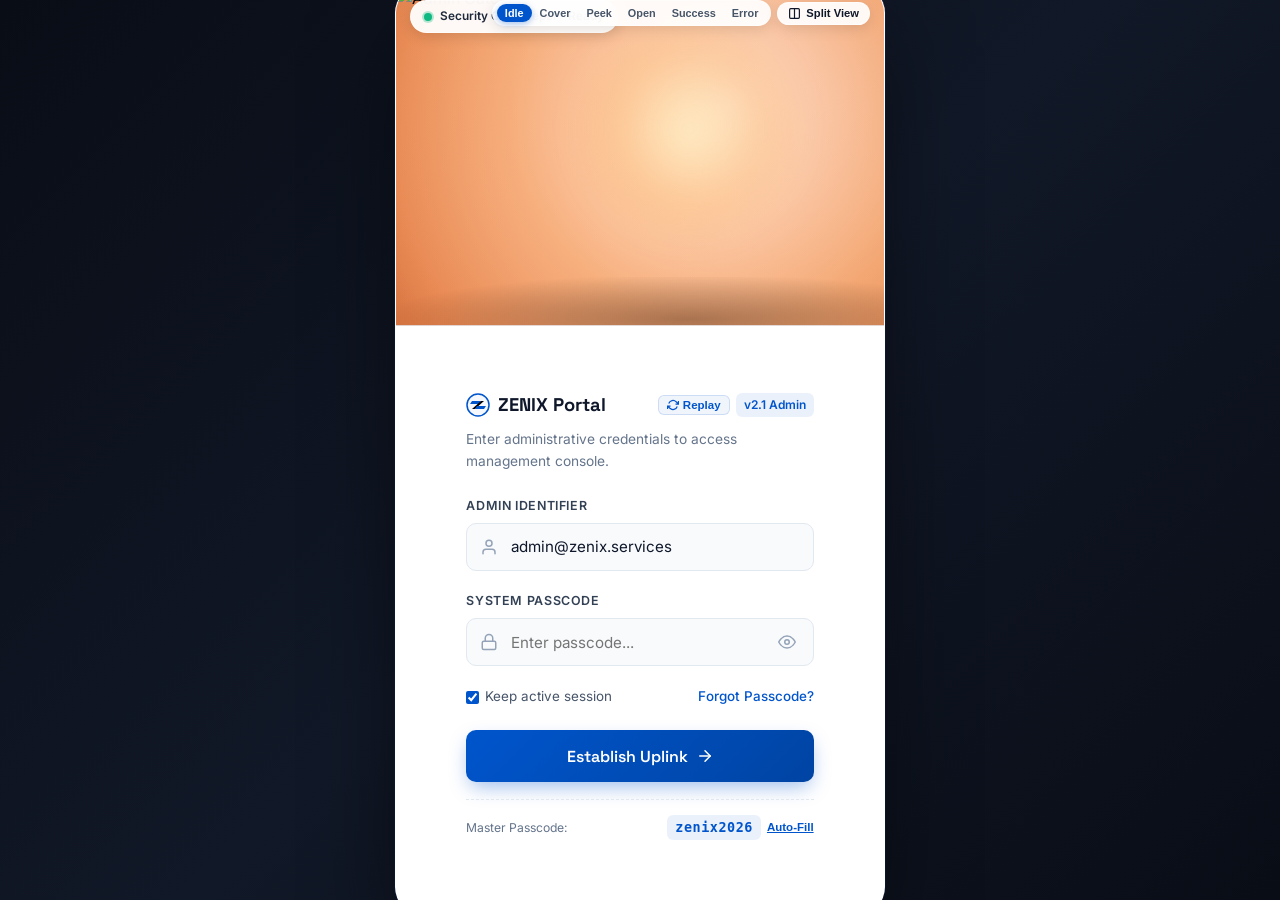
==== commit 5e9edb71: "Add files via upload" ====
--- a/admin.html
+++ b/admin.html
@@ -71,6 +71,17 @@
             z-index: 0;
         }
 
+        /* Confetti Canvas */
+        .auth-confetti-canvas {
+            position: fixed;
+            top: 0;
+            left: 0;
+            width: 100vw;
+            height: 100vh;
+            pointer-events: none;
+            z-index: 99999;
+        }
+
         /* Gatekeeper Auth Screen */
         .auth-overlay {
             position: fixed;
@@ -78,128 +89,715 @@
             left: 0;
             width: 100%;
             height: 100%;
-            background: var(--bg-obsidian);
+            background: linear-gradient(135deg, #090d16 0%, #111827 50%, #090d16 100%);
             z-index: 1000;
             display: flex;
             justify-content: center;
             align-items: center;
+            padding: 1.5rem;
             transition: var(--transition-smooth);
+            overflow-y: auto;
         }
 
         .auth-overlay.hidden {
             opacity: 0;
             pointer-events: none;
-            transform: scale(1.05);
-        }
-
-        .auth-card {
-            background: var(--bg-card);
-            border: 1px solid var(--border-slate);
-            padding: 3rem 2.5rem;
+            transform: scale(0.96) translateY(20px);
+        }
+
+        /* Executive 3D Stage Container */
+        .auth-stage-container {
+            display: flex;
             width: 100%;
-            max-width: 420px;
-            border-radius: 12px;
-            box-shadow: 0 20px 40px rgba(0, 0, 0, 0.03);
-            text-align: center;
+            background: #ffffff;
+            border-radius: 28px;
+            border: 1.5px solid rgba(255, 255, 255, 0.4);
+            box-shadow: 0 40px 100px -20px rgba(0, 0, 0, 0.65), 0 0 0 1px rgba(0, 85, 204, 0.12);
+            overflow: hidden;
             z-index: 10;
-        }
-
-        .auth-logo {
+            position: relative;
+            animation: stageAppear 0.7s cubic-bezier(0.16, 1, 0.3, 1);
+            transition: max-width 0.4s cubic-bezier(0.16, 1, 0.3, 1), flex-direction 0.4s ease;
+        }
+
+        /* Stacked View (Default Reel Layout) */
+        .auth-stage-container.layout-stacked {
+            flex-direction: column;
+            max-width: 490px;
+        }
+
+        .auth-stage-container.layout-stacked .auth-char-stage {
+            width: 100%;
+            height: 340px;
+            min-height: 320px;
+            border-bottom: 1px solid rgba(226, 232, 240, 0.8);
+        }
+
+        .auth-stage-container.layout-stacked .auth-card {
+            width: 100%;
+            padding: 2rem 2.2rem 2.4rem;
+        }
+
+        /* Split View (Wide Executive Console Layout) */
+        .auth-stage-container.layout-split {
+            flex-direction: row;
+            max-width: 980px;
+            min-height: 540px;
+        }
+
+        .auth-stage-container.layout-split .auth-char-stage {
+            flex: 1.18;
+            min-height: 540px;
+            border-right: 1px solid rgba(226, 232, 240, 0.8);
+        }
+
+        .auth-stage-container.layout-split .auth-card {
+            flex: 1;
+            padding: 2.5rem 2.6rem;
+        }
+
+        @keyframes stageAppear {
+            from {
+                opacity: 0;
+                transform: translateY(35px) scale(0.95);
+            }
+            to {
+                opacity: 1;
+                transform: translateY(0) scale(1);
+            }
+        }
+
+        /* 3D Animated Character Stage */
+        .auth-char-stage {
+            position: relative;
+            background: radial-gradient(circle at 60% 45%, #ffd5b5 0%, #f6a67a 40%, #e78550 85%, #d87642 100%);
+            overflow: hidden;
+            display: flex;
+            align-items: center;
+            justify-content: center;
+            perspective: 1000px;
+            user-select: none;
+        }
+
+        .stage-ambient-backdrop {
+            position: absolute;
+            inset: -25%;
+            background: radial-gradient(circle at 62% 40%, rgba(255, 255, 255, 0.5) 0%, rgba(255, 210, 150, 0.3) 40%, transparent 70%);
+            pointer-events: none;
+            z-index: 1;
+            animation: ambientBackdropDrift 7s ease-in-out infinite alternate;
+        }
+
+        @keyframes ambientBackdropDrift {
+            0% { transform: scale(1) translate(0, 0); opacity: 0.65; }
+            50% { transform: scale(1.08) translate(8px, -6px); opacity: 0.95; }
+            100% { transform: scale(1.04) translate(-6px, 6px); opacity: 0.8; }
+        }
+
+        .character-light-glow {
+            position: absolute;
+            bottom: 8%;
+            left: 60%;
+            transform: translateX(-50%) scale(0.7);
+            width: 340px;
+            height: 340px;
+            background: radial-gradient(circle, rgba(255, 245, 160, 0.85) 0%, rgba(255, 140, 0, 0.45) 45%, transparent 75%);
+            border-radius: 50%;
+            pointer-events: none;
+            opacity: 0.35;
+            transition: opacity 0.5s ease, transform 0.6s cubic-bezier(0.16, 1, 0.3, 1);
+            z-index: 2;
+            filter: blur(20px);
+            animation: glowPulse 3s ease-in-out infinite alternate;
+        }
+
+        .character-light-glow.active {
+            opacity: 0.95;
+            transform: translateX(-50%) scale(1.4);
+            animation: glowPulseFast 1s ease-in-out infinite alternate;
+        }
+
+        @keyframes glowPulse {
+            0% { transform: translateX(-50%) scale(0.8); opacity: 0.3; }
+            100% { transform: translateX(-50%) scale(1.1); opacity: 0.6; }
+        }
+
+        @keyframes glowPulseFast {
+            0% { transform: translateX(-50%) scale(1.1); filter: brightness(1); }
+            100% { transform: translateX(-50%) scale(1.45); filter: brightness(1.3); }
+        }
+
+        .character-energy-burst {
+            position: absolute;
+            bottom: 18%;
+            left: 60%;
+            transform: translateX(-50%) scale(0);
+            width: 420px;
+            height: 420px;
+            border-radius: 50%;
+            background: radial-gradient(circle, rgba(255, 255, 255, 0.95) 0%, rgba(255, 215, 60, 0.7) 35%, transparent 70%);
+            pointer-events: none;
+            opacity: 0;
+            z-index: 3;
+            transition: transform 0.6s cubic-bezier(0.16, 1, 0.3, 1), opacity 0.6s ease;
+        }
+
+        .character-energy-burst.active {
+            transform: translateX(-50%) scale(1.5);
+            opacity: 0.9;
+            animation: burstRays 1.2s ease-out infinite;
+        }
+
+        @keyframes burstRays {
+            0% { transform: translateX(-50%) scale(0.8); opacity: 0.95; }
+            100% { transform: translateX(-50%) scale(1.75); opacity: 0; }
+        }
+
+        /* 3D Parallax Viewport */
+        .char-viewport-inner {
+            position: relative;
+            width: 100%;
+            height: 100%;
+            display: flex;
+            align-items: center;
+            justify-content: center;
+            transition: transform 0.12s ease-out;
+            z-index: 4;
+            will-change: transform;
+        }
+
+        /* Organic Continuous Breathing Rig */
+        .char-motion-rig {
+            position: relative;
+            width: 100%;
+            height: 100%;
+            animation: charRigBreathing 4.5s ease-in-out infinite;
+            transform-origin: 60% 92%;
+            will-change: transform;
+        }
+
+        @keyframes charRigBreathing {
+            0% {
+                transform: translateY(0) scale(1);
+            }
+            50% {
+                transform: translateY(-7px) scale(1.012);
+            }
+            100% {
+                transform: translateY(0) scale(1);
+            }
+        }
+
+        /* Celebration Bounce on Valid Passcode */
+        .char-motion-rig.celebrating {
+            animation: characterCelebrateBounce 0.7s cubic-bezier(0.34, 1.56, 0.64, 1) infinite alternate;
+        }
+
+        @keyframes characterCelebrateBounce {
+            0% {
+                transform: translateY(0) scale(1);
+            }
+            100% {
+                transform: translateY(-14px) scale(1.035);
+            }
+        }
+
+        /* Disappointed Sigh on Wrong Passcode */
+        .char-motion-rig.disappointed {
+            animation: characterDisappointedSigh 1.4s cubic-bezier(0.25, 1, 0.5, 1) forwards;
+        }
+
+        @keyframes characterDisappointedSigh {
+            0% { transform: translateY(0) rotate(0deg); }
+            20% { transform: translateY(8px) rotate(-1.8deg); }
+            45% { transform: translateY(8px) rotate(1.8deg); }
+            70% { transform: translateY(4px) rotate(-0.8deg); }
+            100% { transform: translateY(2px) rotate(0deg); }
+        }
+
+        /* Character Pose Layers (Perfect Cross-fade without jumping) */
+        .char-pose-layer {
+            position: absolute;
+            inset: 0;
+            width: 100%;
+            height: 100%;
+            object-fit: cover;
+            object-position: 60% 48%;
+            opacity: 0;
+            visibility: hidden;
+            transition: opacity 0.35s cubic-bezier(0.4, 0, 0.2, 1), visibility 0.35s;
+            pointer-events: none;
+            user-select: none;
+            -webkit-user-drag: none;
+        }
+
+        /* Special alignment for kneeling pose */
+        .char-pose-layer.pose-open {
+            object-position: 63% 58%;
+        }
+
+        .char-pose-layer.active {
+            opacity: 1;
+            visibility: visible;
+            pointer-events: auto;
+        }
+
+        /* Natural Ground Shadow */
+        .stage-floor-shadow {
+            position: absolute;
+            bottom: 0;
+            left: 0;
+            right: 0;
+            height: 48px;
+            background: radial-gradient(ellipse at 60% 88%, rgba(45, 20, 8, 0.38) 0%, rgba(45, 20, 8, 0.16) 45%, transparent 75%);
+            pointer-events: none;
+            z-index: 5;
+            animation: floorShadowBreathing 4.5s ease-in-out infinite;
+        }
+
+        @keyframes floorShadowBreathing {
+            0% { transform: scale(1); opacity: 0.9; }
+            50% { transform: scale(0.92); opacity: 0.6; }
+            100% { transform: scale(1); opacity: 0.9; }
+        }
+
+        /* Dynamic Status Badge */
+        .auth-char-badge {
+            position: absolute;
+            top: 14px;
+            left: 14px;
             display: inline-flex;
             align-items: center;
-            gap: 0.75rem;
-            font-family: var(--font-heading);
-            font-weight: 700;
-            font-size: 1.8rem;
-            margin-bottom: 1.5rem;
-            color: var(--text-primary);
-        }
-
-        .auth-logo svg {
-            filter: drop-shadow(0 2px 8px rgba(0, 85, 204, 0.15));
+            gap: 8px;
+            padding: 6px 13px;
+            border-radius: 999px;
+            background: rgba(255, 255, 255, 0.94);
+            backdrop-filter: blur(12px);
+            border: 1px solid rgba(255, 255, 255, 0.6);
+            font-size: 0.74rem;
+            font-weight: 600;
+            color: #1e293b;
+            box-shadow: 0 4px 14px rgba(0, 0, 0, 0.12);
+            z-index: 8;
+            transition: all 0.3s ease;
+            pointer-events: none;
+        }
+
+        .badge-pulse-dot {
+            width: 8px;
+            height: 8px;
+            border-radius: 50%;
+            background: #10b981;
+            box-shadow: 0 0 0 2px rgba(16, 185, 129, 0.3);
+            animation: dotPulse 2s infinite;
+            transition: background-color 0.3s ease;
+        }
+
+        .badge-pulse-dot.dot-yellow {
+            background: #f59e0b;
+            box-shadow: 0 0 0 2px rgba(245, 158, 11, 0.35);
+        }
+
+        .badge-pulse-dot.dot-blue {
+            background: #0055cc;
+            box-shadow: 0 0 0 2px rgba(0, 85, 204, 0.35);
+        }
+
+        .badge-pulse-dot.dot-purple {
+            background: #a855f7;
+            box-shadow: 0 0 0 2px rgba(168, 85, 247, 0.35);
+        }
+
+        .badge-pulse-dot.dot-red {
+            background: #ef4444;
+            box-shadow: 0 0 0 2px rgba(239, 68, 68, 0.35);
+        }
+
+        /* Quick Stage Controls (Pose Bar & Layout Switch) */
+        .auth-stage-quickbar {
+            position: absolute;
+            top: 14px;
+            right: 14px;
+            display: inline-flex;
+            align-items: center;
+            gap: 6px;
+            z-index: 8;
+        }
+
+        .stage-quick-poses {
+            display: inline-flex;
+            align-items: center;
+            background: rgba(255, 255, 255, 0.92);
+            backdrop-filter: blur(12px);
+            padding: 3px 4px;
+            border-radius: 999px;
+            border: 1px solid rgba(255, 255, 255, 0.6);
+            box-shadow: 0 4px 14px rgba(0, 0, 0, 0.1);
+        }
+
+        .stage-quick-pill {
+            background: none;
+            border: none;
+            padding: 3px 8px;
+            border-radius: 999px;
+            font-size: 0.68rem;
+            font-weight: 600;
+            color: #475569;
+            cursor: pointer;
+            transition: all 0.2s ease;
+        }
+
+        .stage-quick-pill:hover {
+            color: #0f172a;
+            background: rgba(0, 85, 204, 0.08);
+        }
+
+        .stage-quick-pill.active {
+            background: #0055cc;
+            color: #ffffff;
+            box-shadow: 0 2px 6px rgba(0, 85, 204, 0.35);
+        }
+
+        .stage-layout-btn {
+            background: rgba(255, 255, 255, 0.92);
+            backdrop-filter: blur(12px);
+            border: 1px solid rgba(255, 255, 255, 0.6);
+            padding: 4px 10px;
+            border-radius: 999px;
+            font-size: 0.7rem;
+            font-weight: 600;
+            color: #0f172a;
+            display: flex;
+            align-items: center;
+            gap: 5px;
+            cursor: pointer;
+            box-shadow: 0 4px 14px rgba(0, 0, 0, 0.1);
+            transition: all 0.2s ease;
+        }
+
+        .stage-layout-btn:hover {
+            background: #ffffff;
+            color: #0055cc;
+            transform: translateY(-1px);
+        }
+
+        /* Credentials Card & Unfold Choreography */
+        .auth-card {
+            display: flex;
+            flex-direction: column;
+            justify-content: center;
+            background: #ffffff;
+            z-index: 10;
+            position: relative;
+        }
+
+        .auth-card.unfolding {
+            animation: credentialsCardUnfold 0.85s cubic-bezier(0.16, 1, 0.3, 1) forwards;
+        }
+
+        @keyframes credentialsCardUnfold {
+            0% {
+                opacity: 0;
+                transform: scale(0.92) translateY(-12px);
+                filter: blur(8px);
+            }
+            100% {
+                opacity: 1;
+                transform: scale(1) translateY(0);
+                filter: blur(0px);
+            }
+        }
+
+        .auth-card.shake {
+            animation: authShake 0.48s cubic-bezier(0.36, 0.07, 0.19, 0.97) both;
+        }
+
+        @keyframes authShake {
+            10%, 90% { transform: translate3d(-4px, 0, 0); }
+            20%, 80% { transform: translate3d(6px, 0, 0); }
+            30%, 50%, 70% { transform: translate3d(-8px, 0, 0); }
+            40%, 60% { transform: translate3d(8px, 0, 0); }
+        }
+
+        /* Responsive Breakpoints */
+        @media (max-width: 860px) {
+            .auth-stage-container,
+            .auth-stage-container.layout-split {
+                flex-direction: column;
+                max-width: 480px;
+                border-radius: 24px;
+            }
+            .auth-stage-container .auth-char-stage,
+            .auth-stage-container.layout-split .auth-char-stage {
+                width: 100%;
+                height: 310px;
+                min-height: 280px;
+                flex: none;
+                border-right: none;
+                border-bottom: 1px solid rgba(226, 232, 240, 0.8);
+            }
+            .stage-layout-switch {
+                display: none;
+            }
+            .auth-stage-container.layout-split .auth-card {
+                padding: 1.8rem 1.6rem;
+            }
+        }
+
+        @media (max-width: 520px) {
+            .stage-quick-poses {
+                display: none;
+            }
+            .auth-char-stage {
+                height: 270px;
+                min-height: 250px;
+            }
+        }
+
+        .spinner {
+            width: 16px;
+            height: 16px;
+            border: 2px solid rgba(255,255,255,0.35);
+            border-top-color: #ffffff;
+            border-radius: 50%;
+            animation: spin 0.7s linear infinite;
+        }
+
+        @keyframes spin {
+            to { transform: rotate(360deg); }
+        }
+
+        .live-sync-badge {
+            display: inline-flex;
+            align-items: center;
+            gap: 6px;
+            font-size: 0.76rem;
+            color: #166534;
+            background: #f0fdf4;
+            border: 1px solid #bbf7d0;
+            padding: 0.25rem 0.65rem;
+            border-radius: 999px;
+            font-weight: 600;
+        }
+
+        /* Auth Form Body */
+        .auth-body {
+            padding: 2rem 2.2rem 2.2rem;
+            text-align: left;
+        }
+
+        .auth-brand-row {
+            display: flex;
+            align-items: center;
+            justify-content: space-between;
+            margin-bottom: 0.5rem;
         }
 
         .auth-title {
             font-family: var(--font-heading);
-            font-size: 1.4rem;
-            font-weight: 500;
-            margin-bottom: 0.5rem;
-            background: linear-gradient(135deg, #000000 35%, var(--accent-ice) 100%);
-            -webkit-background-clip: text;
-            -webkit-text-fill-color: transparent;
+            font-size: 1.35rem;
+            font-weight: 700;
+            color: #0f172a;
         }
 
         .auth-subtitle {
-            color: var(--text-muted);
-            font-size: 0.9rem;
-            margin-bottom: 2rem;
-        }
-
-        .form-group {
+            font-size: 0.86rem;
+            color: #64748b;
             margin-bottom: 1.5rem;
-            text-align: left;
-        }
-
-        .form-label {
-            display: block;
-            font-size: 0.8rem;
+        }
+
+        .auth-input-group {
+            position: relative;
+            margin-bottom: 1.25rem;
+        }
+
+        .auth-input-group label {
+            display: flex;
+            align-items: center;
+            justify-content: space-between;
+            font-size: 0.78rem;
             font-weight: 600;
             text-transform: uppercase;
             letter-spacing: 0.05em;
-            margin-bottom: 0.5rem;
-            color: var(--text-secondary);
-        }
-
-        .form-input {
+            color: #334155;
+            margin-bottom: 0.45rem;
+        }
+
+        .auth-input-wrapper {
+            position: relative;
+            display: flex;
+            align-items: center;
+        }
+
+        .auth-input-icon {
+            position: absolute;
+            left: 14px;
+            width: 18px;
+            height: 18px;
+            color: #94a3b8;
+            pointer-events: none;
+            transition: color 0.2s ease;
+        }
+
+        .auth-input-field {
             width: 100%;
-            padding: 0.8rem 1rem;
-            background: var(--bg-obsidian);
-            border: 1px solid var(--border-slate);
+            padding: 0.85rem 1rem 0.85rem 2.75rem;
+            background: #f8fafc;
+            border: 1.5px solid #e2e8f0;
+            border-radius: 10px;
+            font-size: 0.95rem;
+            font-family: var(--font-sans);
+            color: #0f172a;
+            transition: all 0.2s ease;
+        }
+
+        .auth-input-field:focus {
+            outline: none;
+            background: #ffffff;
+            border-color: #0055cc;
+            box-shadow: 0 0 0 3.5px rgba(0, 85, 204, 0.12);
+        }
+
+        .auth-input-field:focus + .auth-input-icon,
+        .auth-input-wrapper:focus-within .auth-input-icon {
+            color: #0055cc;
+        }
+
+        .pass-toggle-btn {
+            position: absolute;
+            right: 12px;
+            background: none;
+            border: none;
+            cursor: pointer;
+            padding: 6px;
+            color: #94a3b8;
+            display: flex;
+            align-items: center;
+            justify-content: center;
             border-radius: 6px;
-            color: var(--text-primary);
-            font-family: var(--font-sans);
-            font-size: 0.95rem;
-            transition: var(--transition-fast);
-        }
-
-        .form-input:focus {
-            outline: none;
-            border-color: var(--accent-ice);
-            background: var(--bg-card);
-            box-shadow: 0 0 0 3px var(--accent-ice-glow);
-        }
-
-        .auth-btn {
+            transition: all 0.2s ease;
+        }
+
+        .pass-toggle-btn:hover {
+            color: #0055cc;
+            background: rgba(0, 85, 204, 0.06);
+        }
+
+        .auth-options-row {
+            display: flex;
+            align-items: center;
+            justify-content: space-between;
+            margin-bottom: 1.4rem;
+            font-size: 0.84rem;
+        }
+
+        .auth-remember-label {
+            display: inline-flex;
+            align-items: center;
+            gap: 6px;
+            color: #475569;
+            cursor: pointer;
+            user-select: none;
+        }
+
+        .auth-forgot-link {
+            color: #0055cc;
+            text-decoration: none;
+            font-weight: 500;
+            cursor: pointer;
+            transition: color 0.2s ease;
+        }
+
+        .auth-forgot-link:hover {
+            text-decoration: underline;
+            color: #003d99;
+        }
+
+        .auth-submit-btn {
             width: 100%;
-            padding: 0.9rem;
-            background: var(--accent-ice);
-            color: #c3bbbb;
+            padding: 0.95rem;
+            background: linear-gradient(135deg, #0055cc 0%, #0044a3 100%);
+            color: #ffffff;
             border: none;
-            border-radius: 6px;
+            border-radius: 10px;
             font-family: var(--font-heading);
-            font-weight: 500;
+            font-weight: 600;
             font-size: 1rem;
             cursor: pointer;
-            transition: var(--transition-fast);
-            letter-spacing: 0.02em;
-        }
-
-        .auth-btn:hover {
-            background: #0044a3;
-            transform: translateY(-1px);
-        }
-
-        .auth-error {
-            color: var(--danger-red);
-            font-size: 0.85rem;
+            display: flex;
+            align-items: center;
+            justify-content: center;
+            gap: 8px;
+            box-shadow: 0 8px 20px -4px rgba(0, 85, 204, 0.4);
+            transition: all 0.25s cubic-bezier(0.16, 1, 0.3, 1);
+        }
+
+        .auth-submit-btn:hover {
+            background: linear-gradient(135deg, #0062eb 0%, #004fb8 100%);
+            transform: translateY(-2px);
+            box-shadow: 0 12px 24px -4px rgba(0, 85, 204, 0.5);
+        }
+
+        .auth-submit-btn:active {
+            transform: translateY(0);
+        }
+
+        .auth-error-msg {
+            display: none;
             margin-top: 1rem;
-            min-height: 20px;
+            padding: 0.75rem 1rem;
+            background: #fef2f2;
+            border: 1px solid #fee2e2;
+            border-radius: 8px;
+            color: #b91c1c;
+            font-size: 0.84rem;
+            font-weight: 500;
+            align-items: center;
+            gap: 8px;
+            animation: fadeIn 0.3s ease;
+        }
+
+        .auth-error-msg.visible {
+            display: flex;
+        }
+
+        /* Forgot Passcode Modal */
+        .pass-modal-backdrop {
+            position: fixed;
+            top: 0;
+            left: 0;
+            width: 100%;
+            height: 100%;
+            background: rgba(15, 23, 42, 0.6);
+            backdrop-filter: blur(6px);
+            z-index: 2000;
+            display: flex;
+            align-items: center;
+            justify-content: center;
+            padding: 1.5rem;
             opacity: 0;
-            transition: var(--transition-fast);
-        }
-
-        .auth-error.visible {
+            pointer-events: none;
+            transition: opacity 0.25s ease;
+        }
+
+        .pass-modal-backdrop.active {
             opacity: 1;
+            pointer-events: auto;
+        }
+
+        .pass-modal-card {
+            background: #ffffff;
+            border-radius: 20px;
+            padding: 2rem;
+            max-width: 440px;
+            width: 100%;
+            box-shadow: 0 25px 50px -12px rgba(0, 0, 0, 0.25);
+            transform: scale(0.94) translateY(15px);
+            transition: transform 0.3s cubic-bezier(0.16, 1, 0.3, 1);
+        }
+
+        .pass-modal-backdrop.active .pass-modal-card {
+            transform: scale(1) translateY(0);
         }
 
         /* Admin Layout Structure */
@@ -542,30 +1140,181 @@
 <body>
     <div class="grid-background"></div>
 
-    <!-- Passcode Authenticator Overlay -->
+    <!-- Victory Celebration Confetti Canvas -->
+    <canvas id="auth-confetti-canvas" class="auth-confetti-canvas"></canvas>
+
+    <!-- Passcode Authenticator Overlay with Interactive 3D Animated Character & Dynamic Credentials Unfold -->
     <div class="auth-overlay" id="auth-overlay">
-        <div class="auth-card">
-            <div class="auth-logo">
-                <svg width="34" height="34" viewBox="0 0 24 24" fill="none" xmlns="http://www.w3.org/2000/svg">
-                    <circle cx="12" cy="12" r="11" stroke="#0055cc" stroke-width="1.5" fill="rgba(0, 85, 204, 0.02)" />
-                    <polygon points="6,8 15,8 13,11 4,11" fill="#0055cc" />
-                    <polygon points="15,8 18,8 9,16 6,16" fill="#000000" />
-                    <polygon points="11,13 20,13 18,16 9,16" fill="#0055cc" />
-                </svg>
-                <span>ZENIX Admin</span>
+        <div class="auth-stage-container layout-stacked" id="auth-stage-container">
+            <!-- 3D Animated Character Stage -->
+            <div class="auth-char-stage" id="auth-char-stage">
+                <div class="stage-ambient-backdrop"></div>
+                <div class="character-light-glow" id="character-light-glow"></div>
+                <div class="character-energy-burst" id="character-energy-burst"></div>
+
+                <div class="auth-char-badge" id="auth-char-badge">
+                    <span class="badge-pulse-dot" id="badge-pulse-dot"></span>
+                    <span id="char-status-text">Security Gatekeeper · Ready</span>
+                </div>
+
+                <div class="auth-stage-quickbar" id="auth-stage-quickbar">
+                    <div class="stage-quick-poses">
+                        <button type="button" class="stage-quick-pill active" id="demo-pill-idle" onclick="triggerDemoPose('idle', 'Security Gatekeeper · Ready', 'green')">Idle</button>
+                        <button type="button" class="stage-quick-pill" id="demo-pill-cover" onclick="triggerDemoPose('cover', '🙈 Passcode Concealed · Not Looking!', 'yellow')">Cover</button>
+                        <button type="button" class="stage-quick-pill" id="demo-pill-peek" onclick="triggerDemoPose('peek', '👁️ Peeking at Secret Passcode', 'yellow')">Peek</button>
+                        <button type="button" class="stage-quick-pill" id="demo-pill-open" onclick="triggerDemoPose('open', '🔓 Passcode Verified · Accessing Archive...', 'yellow')">Open</button>
+                        <button type="button" class="stage-quick-pill" id="demo-pill-success" onclick="triggerDemoPose('success', '🎉 Access Granted! Welcome, Admin.', 'purple')">Success</button>
+                        <button type="button" class="stage-quick-pill" id="demo-pill-error" onclick="triggerDemoPose('error', '❌ Uplink Rejected · Unauthorized', 'red')">Error</button>
+                    </div>
+                    <div class="stage-layout-switch">
+                        <button type="button" class="stage-layout-btn" id="btn-toggle-layout" onclick="toggleAuthLayout()" title="Switch Layout: Stacked / Split">
+                            <svg width="13" height="13" viewBox="0 0 24 24" fill="none" stroke="currentColor" stroke-width="2.2"><rect x="3" y="3" width="18" height="18" rx="2"/><path d="M12 3v18"/></svg>
+                            <span id="layout-toggle-text">Split View</span>
+                        </button>
+                    </div>
+                </div>
+
+                <div class="char-viewport-inner" id="auth-char-viewport">
+                    <div class="char-motion-rig" id="char-motion-rig">
+                        <img src="assets/auth-hero-idle.jpg" alt="Admin Gatekeeper - Idle" class="char-pose-layer pose-idle active" id="pose-idle">
+                        <img src="assets/auth-hero-cover.jpg" alt="Admin Gatekeeper - Cover Eyes" class="char-pose-layer pose-cover" id="pose-cover">
+                        <img src="assets/auth-hero-peek.jpg" alt="Admin Gatekeeper - Peek" class="char-pose-layer pose-peek" id="pose-peek">
+                        <img src="assets/auth-hero-open-box.jpg" alt="Admin Gatekeeper - Opening Archive" class="char-pose-layer pose-open" id="pose-open">
+                        <img src="assets/auth-hero-success.jpg" alt="Admin Gatekeeper - Success" class="char-pose-layer pose-success" id="pose-success">
+                        <img src="assets/auth-hero-error.jpg" alt="Admin Gatekeeper - Error" class="char-pose-layer pose-error" id="pose-error">
+                    </div>
+                </div>
+
+                <div class="stage-floor-shadow"></div>
             </div>
-            <h2 class="auth-title">Administrative Gate</h2>
-            <p class="auth-subtitle">Verify cryptographic passcode to access console configurations.</p>
-
-            <form id="auth-form" onsubmit="handleAuth(event)">
-                <div class="form-group">
-                    <label for="passcode" class="form-label">System Passcode</label>
-                    <input type="password" id="passcode" class="form-input" placeholder="••••••••" required
-                        autocomplete="current-password">
+
+            <!-- Credentials Card (Unfolds dynamically from character archive) -->
+            <div class="auth-card unfolding" id="auth-card">
+                <div class="auth-body">
+                    <div class="auth-brand-row">
+                        <div style="display: flex; align-items: center; gap: 8px;">
+                            <svg width="24" height="24" viewBox="0 0 24 24" fill="none" xmlns="http://www.w3.org/2000/svg">
+                                <circle cx="12" cy="12" r="11" stroke="#0055cc" stroke-width="1.5" fill="rgba(0, 85, 204, 0.04)" />
+                                <polygon points="6,8 15,8 13,11 4,11" fill="#0055cc" />
+                                <polygon points="15,8 18,8 9,16 6,16" fill="#000000" />
+                                <polygon points="11,13 20,13 18,16 9,16" fill="#0055cc" />
+                            </svg>
+                            <span style="font-family: var(--font-heading); font-weight: 700; font-size: 1.15rem; color: #0f172a;">ZENIX Portal</span>
+                        </div>
+                        <div style="display: flex; align-items: center; gap: 6px;">
+                            <button type="button" onclick="playEntranceUnfoldSequence()" title="Replay Character Unfold Animation" style="background: rgba(0, 85, 204, 0.06); border: 1px solid rgba(0, 85, 204, 0.15); color: #0055cc; padding: 3px 8px; border-radius: 6px; font-size: 0.72rem; font-weight: 600; cursor: pointer; display: flex; align-items: center; gap: 4px;">
+                                <svg width="12" height="12" viewBox="0 0 24 24" fill="none" stroke="currentColor" stroke-width="2.5"><path d="M23 4v6h-6M1 20v-6h6M3.51 9a9 9 0 0 1 14.85-3.36L23 10M1 14l4.64 4.36A9 9 0 0 0 20.49 15"/></svg>
+                                <span>Replay</span>
+                            </button>
+                            <span style="font-size: 0.75rem; background: rgba(0, 85, 204, 0.08); color: #0055cc; padding: 2px 8px; border-radius: 6px; font-weight: 600;">v2.1 Admin</span>
+                        </div>
+                    </div>
+                    <p class="auth-subtitle">Enter administrative credentials to access management console.</p>
+
+                    <form id="auth-form" onsubmit="handleAuth(event)">
+                        <!-- Identifier Field -->
+                        <div class="auth-input-group">
+                            <label for="admin-email">Admin Identifier</label>
+                            <div class="auth-input-wrapper">
+                                <svg class="auth-input-icon" viewBox="0 0 24 24" fill="none" stroke="currentColor" stroke-width="2" stroke-linecap="round" stroke-linejoin="round">
+                                    <path d="M20 21v-2a4 4 0 0 0-4-4H8a4 4 0 0 0-4 4v2"></path>
+                                    <circle cx="12" cy="7" r="4"></circle>
+                                </svg>
+                                <input type="text" id="admin-email" class="auth-input-field" value="admin@zenix.services" autocomplete="username" placeholder="admin@zenix.services" required>
+                            </div>
+                        </div>
+
+                        <!-- Passcode Field -->
+                        <div class="auth-input-group">
+                            <label for="passcode">
+                                <span>System Passcode</span>
+                            </label>
+                            <div class="auth-input-wrapper">
+                                <svg class="auth-input-icon" viewBox="0 0 24 24" fill="none" stroke="currentColor" stroke-width="2" stroke-linecap="round" stroke-linejoin="round">
+                                    <rect x="3" y="11" width="18" height="11" rx="2" ry="2"></rect>
+                                    <path d="M7 11V7a5 5 0 0 1 10 0v4"></path>
+                                </svg>
+                                <input type="password" id="passcode" class="auth-input-field" placeholder="Enter passcode..." required autocomplete="current-password">
+                                <button type="button" class="pass-toggle-btn" id="pass-toggle" onclick="togglePassVisibility()" title="Show/Hide Passcode">
+                                    <svg id="eye-icon" width="18" height="18" viewBox="0 0 24 24" fill="none" stroke="currentColor" stroke-width="2" stroke-linecap="round" stroke-linejoin="round">
+                                        <path d="M1 12s4-8 11-8 11 8 11 8-4 8-11 8-11-8-11-8z"></path>
+                                        <circle cx="12" cy="12" r="3"></circle>
+                                    </svg>
+                                </button>
+                            </div>
+                        </div>
+
+                        <div class="auth-options-row">
+                            <label class="auth-remember-label">
+                                <input type="checkbox" id="auth-remember" checked style="accent-color: #0055cc;">
+                                <span>Keep active session</span>
+                            </label>
+                            <a href="javascript:void(0)" class="auth-forgot-link" onclick="openForgotModal()">Forgot Passcode?</a>
+                        </div>
+
+                        <button type="submit" class="auth-submit-btn" id="btn-auth-submit">
+                            <span>Establish Uplink</span>
+                            <svg width="18" height="18" viewBox="0 0 24 24" fill="none" stroke="currentColor" stroke-width="2" stroke-linecap="round" stroke-linejoin="round">
+                                <line x1="5" y1="12" x2="19" y2="12"></line>
+                                <polyline points="12 5 19 12 12 19"></polyline>
+                            </svg>
+                        </button>
+
+                        <div class="auth-error-msg" id="auth-error">
+                            <svg width="16" height="16" viewBox="0 0 24 24" fill="none" stroke="currentColor" stroke-width="2">
+                                <circle cx="12" cy="12" r="10"></circle>
+                                <line x1="12" y1="8" x2="12" y2="12"></line>
+                                <line x1="12" y1="16" x2="12.01" y2="16"></line>
+                            </svg>
+                            <span id="auth-error-text">Incorrect passcode. Uplink rejected.</span>
+                        </div>
+
+                        <div style="margin-top: 1.1rem; padding-top: 0.9rem; border-top: 1px dashed #e2e8f0; text-align: center; font-size: 0.76rem; color: #64748b; display: flex; align-items: center; justify-content: space-between;">
+                            <span>Master Passcode:</span>
+                            <div style="display: flex; align-items: center; gap: 6px;">
+                                <code style="font-family: monospace; color: #0055cc; background: rgba(0, 85, 204, 0.08); padding: 2px 8px; border-radius: 6px; font-weight: 700; font-size: 0.84rem; letter-spacing: 0.04em;">zenix2026</code>
+                                <button type="button" onclick="autoFillAndLogin()" style="background: none; border: none; color: #0055cc; font-size: 0.72rem; font-weight: 600; cursor: pointer; text-decoration: underline;">Auto-Fill</button>
+                            </div>
+                        </div>
+                    </form>
                 </div>
-                <button type="submit" class="auth-btn">Establish Uplink</button>
-                <div class="auth-error" id="auth-error">Incorrect passcode. Uplink rejected.</div>
-            </form>
+            </div>
+        </div>
+    </div>
+
+    <!-- Forgot / Recovery Passcode Modal -->
+    <div class="pass-modal-backdrop" id="forgot-modal">
+        <div class="pass-modal-card">
+            <div style="display: flex; align-items: center; justify-content: space-between; margin-bottom: 1rem;">
+                <div style="display: flex; align-items: center; gap: 8px;">
+                    <div style="width: 36px; height: 36px; border-radius: 10px; background: rgba(0, 85, 204, 0.1); display: flex; align-items: center; justify-content: center; color: #0055cc;">
+                        <svg width="20" height="20" viewBox="0 0 24 24" fill="none" stroke="currentColor" stroke-width="2" stroke-linecap="round" stroke-linejoin="round">
+                            <rect x="3" y="11" width="18" height="11" rx="2" ry="2"></rect>
+                            <path d="M7 11V7a5 5 0 0 1 10 0v4"></path>
+                        </svg>
+                    </div>
+                    <h3 style="font-family: var(--font-heading); font-size: 1.15rem; font-weight: 700; color: #0f172a;">Passcode Assistance</h3>
+                </div>
+                <button type="button" onclick="closeForgotModal()" style="background: none; border: none; font-size: 1.4rem; color: #94a3b8; cursor: pointer;">&times;</button>
+            </div>
+            
+            <p style="font-size: 0.88rem; color: #64748b; line-height: 1.5; margin-bottom: 1.25rem;">
+                Your administrative passcode is saved in your browser storage. You can auto-fill it below or update it once signed in.
+            </p>
+
+            <div style="background: #f8fafc; border: 1.5px dashed #cbd5e1; border-radius: 12px; padding: 1rem; text-align: center; margin-bottom: 1.5rem;">
+                <span style="font-size: 0.75rem; text-transform: uppercase; letter-spacing: 0.05em; color: #64748b; font-weight: 600; display: block; margin-bottom: 4px;">Active Admin Passcode</span>
+                <code id="active-passcode-reveal" style="font-family: monospace; font-size: 1.3rem; font-weight: 700; color: #0055cc; letter-spacing: 0.08em;">zenix2026</code>
+            </div>
+
+            <div style="display: flex; gap: 10px;">
+                <button type="button" onclick="autoFillAndLogin()" class="btn btn-primary" style="flex: 1; justify-content: center;">
+                    Auto-Fill & Sign In
+                </button>
+                <button type="button" onclick="closeForgotModal()" class="btn" style="justify-content: center;">
+                    Close
+                </button>
+            </div>
         </div>
     </div>
 
@@ -584,6 +1333,10 @@
                     <span>ZENIX</span>
                 </a>
                 <span class="console-tag">v2.1.0-admin</span>
+                <div class="live-sync-badge">
+                    <span class="badge-pulse-dot"></span>
+                    <span>Live Sync Active</span>
+                </div>
             </div>
 
             <div class="header-actions">
@@ -649,20 +1402,17 @@
                     <div class="panel-header">
                         <div>
                             <h2 class="panel-title">Dashboard Hub</h2>
-                            <p class="panel-desc">Commit browser previews, export production JSON configurations, or
-                                restore default state.</p>
+                            <p class="panel-desc">All edits are <strong>auto-saved and synced live</strong> to the main website in real-time.</p>
                         </div>
                     </div>
 
-                    <div class="row-grid" style="grid-template-columns: 1fr 1fr;">
+                    <div class="row-grid" style="grid-template-columns: 1fr 1fr 1fr;">
                         <div class="item-card" style="background: var(--bg-card);">
                             <h3
                                 style="font-family: var(--font-heading); font-size: 1.15rem; margin-bottom: 0.8rem; font-weight: 500;">
-                                Preview & Deploy Workflow</h3>
+                                Live Synchronization</h3>
                             <p style="font-size: 0.9rem; color: var(--text-muted); margin-bottom: 1.5rem;">
-                                Preview modifications instantly on this browser. Once satisfied, click <strong>Export
-                                    Configuration JSON</strong> and replace `zenix-config.json` in the project root
-                                folder to publish to the production environment.
+                                Modifications in this console auto-reflect on the live website immediately. You can also manually trigger a sync or export the production JSON package.
                             </p>
                             <div style="display: flex; flex-direction: column; gap: 0.8rem;">
                                 <button onclick="saveToLocal()" class="btn btn-primary"
@@ -673,7 +1423,7 @@
                                         <polyline points="17 21 17 13 7 13 7 21"></polyline>
                                         <polyline points="7 3 7 8 15 8"></polyline>
                                     </svg>
-                                    Apply & Save Browser Preview
+                                    Force Sync to Live Site
                                 </button>
                                 <button onclick="exportConfig()" class="btn"
                                     style="justify-content: center; font-weight: 600;">
@@ -690,10 +1440,30 @@
                         <div class="item-card" style="background: var(--bg-card);">
                             <h3
                                 style="font-family: var(--font-heading); font-size: 1.15rem; margin-bottom: 0.8rem; font-weight: 500;">
+                                Passcode & Security</h3>
+                            <p style="font-size: 0.9rem; color: var(--text-muted); margin-bottom: 1rem;">
+                                Active Passcode: <strong id="current-passcode-display" style="color: var(--accent-ice); font-family: monospace;">zenix2026</strong>
+                            </p>
+                            <div class="form-group" style="margin-bottom: 0.8rem;">
+                                <label class="form-label" style="font-size: 0.75rem;">Change System Passcode</label>
+                                <input type="text" id="new-admin-passcode" class="form-input" placeholder="Enter new passcode..." style="padding: 0.55rem 0.8rem; font-size: 0.9rem;">
+                            </div>
+                            <div style="display: flex; gap: 0.5rem;">
+                                <button onclick="updateAdminPasscode()" class="btn btn-primary" style="flex: 1; justify-content: center; padding: 0.6rem;">
+                                    Update Passcode
+                                </button>
+                                <button onclick="resetAdminPasscodeDefault()" class="btn" style="justify-content: center; padding: 0.6rem;" title="Reset to zenix2026">
+                                    Reset Default
+                                </button>
+                            </div>
+                        </div>
+
+                        <div class="item-card" style="background: var(--bg-card);">
+                            <h3
+                                style="font-family: var(--font-heading); font-size: 1.15rem; margin-bottom: 0.8rem; font-weight: 500;">
                                 System Actions & Recovery</h3>
                             <p style="font-size: 0.9rem; color: var(--text-muted); margin-bottom: 1.5rem;">
-                                Restore your workspace configurations to ZENIX out-of-the-box defaults. This will erase
-                                browser preview cookies and pull default values from the original code definitions.
+                                Restore your workspace configurations to ZENIX out-of-the-box defaults. This will reset browser storage and reload default values.
                             </p>
                             <div style="display: flex; flex-direction: column; gap: 0.8rem;">
                                 <button onclick="resetDefaults()" class="btn btn-danger"
@@ -701,7 +1471,7 @@
                                     <svg class="icon" viewBox="0 0 24 24">
                                         <path d="M21.5 2v6h-6M21.34 15.57a10 10 0 1 1-.57-8.38l5.67-5.67"></path>
                                     </svg>
-                                    Reset Workspace to Default Settings
+                                    Reset Workspace to Defaults
                                 </button>
                             </div>
                         </div>
@@ -882,31 +1652,495 @@
 
         // Active State variables
         let currentConfig = null;
-
-        // On Load Check Authentication Session
+        let currentPose = 'idle';
+        let isAuthenticating = false;
+
+        // Confetti Particle Engine for Victory Celebration
+        const ConfettiEngine = {
+            canvas: null,
+            ctx: null,
+            particles: [],
+            animationId: null,
+            colors: ['#0055cc', '#00d2ff', '#ffd700', '#ff5f56', '#27c93f', '#a855f7', '#ff9900', '#ec4899'],
+
+            init() {
+                this.canvas = document.getElementById('auth-confetti-canvas');
+                if (!this.canvas) return;
+                this.ctx = this.canvas.getContext('2d');
+                this.resize();
+                window.addEventListener('resize', () => this.resize());
+            },
+
+            resize() {
+                if (!this.canvas) return;
+                this.canvas.width = window.innerWidth;
+                this.canvas.height = window.innerHeight;
+            },
+
+            start(durationMs = 2500) {
+                if (!this.canvas) this.init();
+                if (!this.canvas || !this.ctx) return;
+                this.resize();
+                this.particles = [];
+                const count = 150;
+                const originX = window.innerWidth > 860 ? window.innerWidth * 0.4 : window.innerWidth * 0.5;
+                const originY = window.innerHeight * 0.45;
+
+                for (let i = 0; i < count; i++) {
+                    const angle = Math.random() * Math.PI * 2;
+                    const velocity = 8 + Math.random() * 16;
+                    this.particles.push({
+                        x: originX + (Math.random() - 0.5) * 100,
+                        y: originY + (Math.random() - 0.5) * 100,
+                        vx: Math.cos(angle) * velocity,
+                        vy: Math.sin(angle) * velocity - 6,
+                        size: 6 + Math.random() * 8,
+                        color: this.colors[Math.floor(Math.random() * this.colors.length)],
+                        rotation: Math.random() * 360,
+                        rotationSpeed: (Math.random() - 0.5) * 14,
+                        opacity: 1,
+                        shape: Math.random() > 0.35 ? 'rect' : 'circle',
+                        gravity: 0.32,
+                        drag: 0.95
+                    });
+                }
+
+                if (this.animationId) cancelAnimationFrame(this.animationId);
+                const startTime = Date.now();
+
+                const loop = () => {
+                    const elapsed = Date.now() - startTime;
+                    this.ctx.clearRect(0, 0, this.canvas.width, this.canvas.height);
+
+                    let alive = 0;
+                    for (let p of this.particles) {
+                        p.x += p.vx;
+                        p.y += p.vy;
+                        p.vx *= p.drag;
+                        p.vy = p.vy * p.drag + p.gravity;
+                        p.rotation += p.rotationSpeed;
+
+                        if (elapsed > durationMs * 0.55) {
+                            p.opacity -= 0.025;
+                        }
+
+                        if (p.opacity > 0 && p.y < this.canvas.height + 60) {
+                            alive++;
+                            this.ctx.save();
+                            this.ctx.translate(p.x, p.y);
+                            this.ctx.rotate((p.rotation * Math.PI) / 180);
+                            this.ctx.globalAlpha = Math.max(0, p.opacity);
+                            this.ctx.fillStyle = p.color;
+
+                            if (p.shape === 'rect') {
+                                this.ctx.fillRect(-p.size / 2, -p.size / 2, p.size, p.size * 0.6);
+                            } else {
+                                this.ctx.beginPath();
+                                this.ctx.arc(0, 0, p.size / 2, 0, Math.PI * 2);
+                                this.ctx.fill();
+                            }
+                            this.ctx.restore();
+                        }
+                    }
+
+                    if (alive > 0 && elapsed < durationMs + 1200) {
+                        this.animationId = requestAnimationFrame(loop);
+                    } else {
+                        this.ctx.clearRect(0, 0, this.canvas.width, this.canvas.height);
+                        this.animationId = null;
+                    }
+                };
+
+                this.animationId = requestAnimationFrame(loop);
+            },
+
+            stop() {
+                if (this.animationId) {
+                    cancelAnimationFrame(this.animationId);
+                    this.animationId = null;
+                }
+                if (this.ctx && this.canvas) {
+                    this.ctx.clearRect(0, 0, this.canvas.width, this.canvas.height);
+                }
+            }
+        };
+
+        // Character Pose Switching Engine
+        function setPose(poseName, statusText, badgeColor = 'green') {
+            currentPose = poseName;
+            const poses = ['idle', 'cover', 'peek', 'open', 'success', 'error'];
+            poses.forEach(p => {
+                const el = document.getElementById(`pose-${p}`);
+                if (el) {
+                    if (p === poseName) {
+                        el.classList.add('active');
+                    } else {
+                        el.classList.remove('active');
+                    }
+                }
+                const pill = document.getElementById(`demo-pill-${p}`);
+                if (pill) {
+                    if (p === poseName) {
+                        pill.classList.add('active');
+                    } else {
+                        pill.classList.remove('active');
+                    }
+                }
+            });
+
+            // Update Motion Rig classes for expressive animations
+            const rig = document.getElementById('char-motion-rig');
+            if (rig) {
+                rig.classList.remove('celebrating', 'disappointed');
+                if (poseName === 'success') {
+                    rig.classList.add('celebrating');
+                } else if (poseName === 'error') {
+                    rig.classList.add('disappointed');
+                }
+            }
+
+            const statusEl = document.getElementById('char-status-text');
+            if (statusEl && statusText) {
+                statusEl.innerText = statusText;
+            }
+
+            const pulseDot = document.getElementById('badge-pulse-dot');
+            if (pulseDot) {
+                pulseDot.className = 'badge-pulse-dot';
+                if (badgeColor === 'yellow') pulseDot.classList.add('dot-yellow');
+                else if (badgeColor === 'blue') pulseDot.classList.add('dot-blue');
+                else if (badgeColor === 'purple') pulseDot.classList.add('dot-purple');
+                else if (badgeColor === 'red') pulseDot.classList.add('dot-red');
+            }
+
+            const glowEl = document.getElementById('character-light-glow');
+            const burstEl = document.getElementById('character-energy-burst');
+            if (glowEl) {
+                if (poseName === 'open' || poseName === 'success') {
+                    glowEl.classList.add('active');
+                } else {
+                    glowEl.classList.remove('active');
+                }
+            }
+            if (burstEl) {
+                if (poseName === 'open' || poseName === 'success') {
+                    burstEl.classList.add('active');
+                } else {
+                    burstEl.classList.remove('active');
+                }
+            }
+        }
+
+        // Trigger manual preview of any pose from toolbar
+        function triggerDemoPose(poseName, statusText, badgeColor) {
+            lastUserActionTime = Date.now();
+            setPose(poseName, statusText, badgeColor);
+            if (poseName === 'success') {
+                ConfettiEngine.start(1800);
+            } else if (poseName === 'error') {
+                const authCard = document.getElementById('auth-card');
+                if (authCard) {
+                    authCard.classList.remove('shake');
+                    void authCard.offsetWidth;
+                    authCard.classList.add('shake');
+                }
+            }
+        }
+
+        // Toggle layout between Reel Stacked (default) and Console Split View
+        function toggleAuthLayout() {
+            const container = document.getElementById('auth-stage-container');
+            const toggleText = document.getElementById('layout-toggle-text');
+            if (!container) return;
+
+            if (container.classList.contains('layout-split')) {
+                container.classList.remove('layout-split');
+                container.classList.add('layout-stacked');
+                if (toggleText) toggleText.innerText = 'Split View';
+                localStorage.setItem('zenix_auth_layout', 'stacked');
+            } else {
+                container.classList.remove('layout-stacked');
+                container.classList.add('layout-split');
+                if (toggleText) toggleText.innerText = 'Stacked View';
+                localStorage.setItem('zenix_auth_layout', 'split');
+            }
+        }
+
+        // Play Entrance Unfold Choreography on Page Open
+        function playEntranceUnfoldSequence() {
+            const authOverlay = document.getElementById('auth-overlay');
+            if (authOverlay) authOverlay.classList.remove('hidden');
+            const adminWrapper = document.getElementById('admin-wrapper');
+            if (adminWrapper) adminWrapper.style.display = 'none';
+
+            // Apply saved layout preference if available
+            const savedLayout = localStorage.getItem('zenix_auth_layout') || 'stacked';
+            const container = document.getElementById('auth-stage-container');
+            const toggleText = document.getElementById('layout-toggle-text');
+            if (container) {
+                container.classList.remove('layout-stacked', 'layout-split');
+                container.classList.add(savedLayout === 'split' ? 'layout-split' : 'layout-stacked');
+                if (toggleText) {
+                    toggleText.innerText = savedLayout === 'split' ? 'Stacked View' : 'Split View';
+                }
+            }
+
+            const authCard = document.getElementById('auth-card');
+            if (authCard) {
+                authCard.classList.remove('unfolding');
+                void authCard.offsetWidth; // Trigger reflow
+                authCard.classList.add('unfolding');
+            }
+
+            // Elegant, clean entrance directly into idle with welcoming aura
+            setPose('idle', 'Security Gatekeeper · Ready', 'green');
+            const glowEl = document.getElementById('character-light-glow');
+            if (glowEl) {
+                glowEl.classList.add('active');
+                setTimeout(() => {
+                    if (currentPose === 'idle' && !isAuthenticating) {
+                        glowEl.classList.remove('active');
+                    }
+                }, 1400);
+            }
+        }
+
+        // On Load Initialize Confetti & Setup Character Authentication Screen
         window.addEventListener('DOMContentLoaded', () => {
-            const hasAuth = sessionStorage.getItem('zenix_auth');
-            if (hasAuth === 'true') {
-                authenticateConsole();
+            ConfettiEngine.init();
+            setupAuthInteractions();
+            
+            // Check if remember session was previously active
+            const remembered = localStorage.getItem('zenix_auth_remember');
+            const sessionActive = sessionStorage.getItem('zenix_auth');
+            if (remembered === 'true' || sessionActive === 'true') {
+                playEntranceUnfoldSequence();
+            } else {
+                playEntranceUnfoldSequence();
             }
         });
 
-        // Auth Form Handler
+        // Setup 3D Interactivity, Screen-wide Parallax & Living Idle Cycles
+        let idleLifeInterval = null;
+        let lastUserActionTime = Date.now();
+
+        function setupAuthInteractions() {
+            const adminEmail = document.getElementById('admin-email');
+            const passcode = document.getElementById('passcode');
+            const authViewport = document.getElementById('auth-char-viewport');
+
+            // Screen-wide smooth 3D parallax tracking with interpolation
+            let targetRotY = 0;
+            let targetRotX = 0;
+            let currentRotY = 0;
+            let currentRotX = 0;
+
+            const handlePointerMove = (clientX, clientY) => {
+                lastUserActionTime = Date.now();
+                const centerX = window.innerWidth / 2;
+                const centerY = window.innerHeight / 2;
+                const normX = (clientX - centerX) / centerX;
+                const normY = (clientY - centerY) / centerY;
+
+                targetRotY = normX * 10;
+                targetRotX = -normY * 8;
+            };
+
+            window.addEventListener('mousemove', (e) => {
+                handlePointerMove(e.clientX, e.clientY);
+            });
+
+            window.addEventListener('touchmove', (e) => {
+                if (e.touches && e.touches[0]) {
+                    handlePointerMove(e.touches[0].clientX, e.touches[0].clientY);
+                }
+            }, { passive: true });
+
+            const animateParallax = () => {
+                currentRotY += (targetRotY - currentRotY) * 0.08;
+                currentRotX += (targetRotX - currentRotX) * 0.08;
+
+                if (authViewport) {
+                    authViewport.style.transform = `perspective(1000px) rotateY(${currentRotY.toFixed(2)}deg) rotateX(${currentRotX.toFixed(2)}deg)`;
+                }
+                requestAnimationFrame(animateParallax);
+            };
+            requestAnimationFrame(animateParallax);
+
+            // Living Idle Micro-Gestures (keeps character breathing & attentive)
+            if (idleLifeInterval) clearInterval(idleLifeInterval);
+            idleLifeInterval = setInterval(() => {
+                if (!isAuthenticating && currentPose === 'idle' && (Date.now() - lastUserActionTime > 6000)) {
+                    const glowEl = document.getElementById('character-light-glow');
+                    if (glowEl) {
+                        glowEl.classList.add('active');
+                        setTimeout(() => {
+                            if (currentPose === 'idle' && !isAuthenticating) {
+                                glowEl.classList.remove('active');
+                            }
+                        }, 1200);
+                    }
+                }
+            }, 6500);
+
+            if (adminEmail) {
+                adminEmail.addEventListener('focus', () => {
+                    lastUserActionTime = Date.now();
+                    if (!isAuthenticating) {
+                        setPose('idle', '🛡️ Verifying Admin ID: admin@zenix.services', 'blue');
+                    }
+                });
+                adminEmail.addEventListener('blur', () => {
+                    lastUserActionTime = Date.now();
+                    if (!isAuthenticating && document.activeElement !== passcode) {
+                        setPose('idle', 'Security Gatekeeper · Ready', 'green');
+                    }
+                });
+            }
+
+            if (passcode) {
+                passcode.addEventListener('focus', () => {
+                    lastUserActionTime = Date.now();
+                    if (!isAuthenticating) {
+                        if (passcode.type === 'text') {
+                            setPose('peek', '👁️ Peeking at Secret Passcode', 'yellow');
+                        } else {
+                            setPose('cover', '🙈 Passcode Concealed · Not Looking!', 'yellow');
+                        }
+                    }
+                });
+
+                passcode.addEventListener('input', () => {
+                    lastUserActionTime = Date.now();
+                    if (!isAuthenticating) {
+                        if (passcode.type === 'text') {
+                            setPose('peek', '👁️ Peeking at Secret Passcode', 'yellow');
+                        } else {
+                            setPose('cover', '🙈 Passcode Concealed · Not Looking!', 'yellow');
+                        }
+                    }
+                });
+
+                passcode.addEventListener('blur', () => {
+                    lastUserActionTime = Date.now();
+                    if (!isAuthenticating) {
+                        setTimeout(() => {
+                            if (document.activeElement !== passcode && !document.activeElement?.closest('#pass-toggle') && !isAuthenticating) {
+                                setPose('idle', 'Security Gatekeeper · Ready', 'green');
+                            }
+                        }, 160);
+                    }
+                });
+            }
+        }
+
+        // Show/Hide Password Eye Toggle
+        function togglePassVisibility() {
+            const passInput = document.getElementById('passcode');
+            const eyeIcon = document.getElementById('eye-icon');
+            if (!passInput) return;
+
+            if (passInput.type === 'password') {
+                passInput.type = 'text';
+                if (eyeIcon) {
+                    eyeIcon.innerHTML = `
+                        <path d="M17.94 17.94A10.07 10.07 0 0 1 12 20c-7 0-11-8-11-8a18.45 18.45 0 0 1 5.06-5.94M9.9 4.24A9.12 9.12 0 0 1 12 4c7 0 11 8 11 8a18.5 18.5 0 0 1-2.16 3.19m-6.72-1.07a3 3 0 1 1-4.24-4.24"></path>
+                        <line x1="1" y1="1" x2="23" y2="23"></line>
+                    `;
+                }
+                if (!isAuthenticating) {
+                    setPose('peek', '👁️ Peeking at Secret Passcode', 'yellow');
+                }
+            } else {
+                passInput.type = 'password';
+                if (eyeIcon) {
+                    eyeIcon.innerHTML = `
+                        <path d="M1 12s4-8 11-8 11 8 11 8-4 8-11 8-11-8-11-8z"></path>
+                        <circle cx="12" cy="12" r="3"></circle>
+                    `;
+                }
+                if (!isAuthenticating) {
+                    if (document.activeElement === passInput) {
+                        setPose('cover', '🙈 Passcode Concealed · Not Looking!', 'yellow');
+                    } else {
+                        setPose('idle', 'Security Gatekeeper · Ready', 'green');
+                    }
+                }
+            }
+        }
+
+        // Auth Form Handler with Animated Box Opening & Celebration
         function handleAuth(event) {
-            event.preventDefault();
-            const passcode = document.getElementById('passcode').value;
+            if (event) event.preventDefault();
+            const passcode = document.getElementById('passcode').value.trim();
             const errorLabel = document.getElementById('auth-error');
-
-            // Crytographic checking (simple gates for static sites)
-            if (passcode === 'zenix2026') {
-                sessionStorage.setItem('zenix_auth', 'true');
-                authenticateConsole();
-                showToast("Uplink Established. Welcome.", "success");
+            const authCard = document.getElementById('auth-card');
+            const authStage = document.getElementById('auth-stage-container');
+            const btnSubmit = document.getElementById('btn-auth-submit');
+
+            const validPasscode = localStorage.getItem('zenix_admin_passcode') || 'zenix2026';
+
+            if (passcode === validPasscode || passcode === 'zenix2026') {
+                isAuthenticating = true;
+                if (btnSubmit) {
+                    btnSubmit.innerHTML = `
+                        <span class="spinner"></span>
+                        <span>Verifying Uplink Authorization...</span>
+                    `;
+                    btnSubmit.disabled = true;
+                }
+
+                // Sequence Step 1: Open archive with glowing golden beams
+                setPose('open', '🔓 Passcode Verified · Accessing Archive...', 'yellow');
+
+                setTimeout(() => {
+                    // Sequence Step 2: Success pose with thumbs up celebration & victory confetti
+                    setPose('success', '🎉 Access Granted! Welcome, Admin.', 'purple');
+                    ConfettiEngine.start(2800);
+
+                    setTimeout(() => {
+                        sessionStorage.setItem('zenix_auth', 'true');
+                        if (document.getElementById('auth-remember')?.checked) {
+                            localStorage.setItem('zenix_auth_remember', 'true');
+                        }
+                        authenticateConsole();
+                        showToast("Uplink Established. Welcome to ZENIX Admin.", "success");
+                        isAuthenticating = false;
+                        if (btnSubmit) {
+                            btnSubmit.innerHTML = `
+                                <span>Establish Uplink</span>
+                                <svg width="18" height="18" viewBox="0 0 24 24" fill="none" stroke="currentColor" stroke-width="2" stroke-linecap="round" stroke-linejoin="round">
+                                    <line x1="5" y1="12" x2="19" y2="12"></line>
+                                    <polyline points="12 5 19 12 12 19"></polyline>
+                                </svg>
+                            `;
+                            btnSubmit.disabled = false;
+                        }
+                    }, 1100);
+                }, 650);
+
             } else {
-                errorLabel.classList.add('visible');
+                isAuthenticating = true;
+                setPose('error', '❌ Uplink Rejected · Incorrect Passcode', 'red');
+                if (authCard) {
+                    authCard.classList.remove('shake');
+                    void authCard.offsetWidth;
+                    authCard.classList.add('shake');
+                }
+                if (authStage) {
+                    authStage.classList.remove('shake');
+                    void authStage.offsetWidth;
+                    authStage.classList.add('shake');
+                }
+                if (errorLabel) errorLabel.classList.add('visible');
+
                 setTimeout(() => {
-                    errorLabel.classList.remove('visible');
-                }, 3000);
+                    if (authCard) authCard.classList.remove('shake');
+                    if (authStage) authStage.classList.remove('shake');
+                    if (errorLabel) errorLabel.classList.remove('visible');
+                    setPose('idle', 'Security Gatekeeper · Ready', 'green');
+                    isAuthenticating = false;
+                }, 2200);
             }
         }
 
@@ -934,19 +2168,27 @@
         // De-Authorize Session
         function handleLogout() {
             sessionStorage.removeItem('zenix_auth');
+            localStorage.removeItem('zenix_auth_remember');
             document.getElementById('auth-overlay').classList.remove('hidden');
             document.getElementById('admin-wrapper').style.display = 'none';
             document.getElementById('passcode').value = '';
+            setPose('idle', 'Security Gatekeeper · Ready', 'green');
+            playEntranceUnfoldSequence();
             showToast("Uplink Terminated.", "default");
         }
 
         // Build Inputs & View Form Fields from Loaded Config
         function initializeDashboard() {
+            // Setup Active Passcode Display
+            const activePass = localStorage.getItem('zenix_admin_passcode') || 'zenix2026';
+            const dispEl = document.getElementById('current-passcode-display');
+            if (dispEl) dispEl.innerText = activePass;
+
             // Setup Tab 2: Offers Banner
             document.getElementById('offer-active').checked = currentConfig.promoBanner.active;
             document.getElementById('offer-text').value = currentConfig.promoBanner.text;
             document.getElementById('offer-theme').value = currentConfig.promoBanner.theme || 'accent';
-            updateOfferPreview();
+            updateOfferPreview(false);
 
             // Setup Tab 3: Capabilities List
             renderServicesEditor();
@@ -968,32 +2210,38 @@
             document.getElementById(tabId).classList.add('active');
         }
 
-        // Announcement Banner Interactive Preview
-        function updateOfferPreview() {
+        // Announcement Banner Interactive Preview & Auto-Save
+        function updateOfferPreview(shouldAutoSave = true) {
             const active = document.getElementById('offer-active').checked;
             const text = document.getElementById('offer-text').value;
             const theme = document.getElementById('offer-theme').value;
 
             const previewEl = document.getElementById('banner-preview-render');
 
-            if (active) {
-                previewEl.innerText = text ? text : "[Empty Message]";
-                previewEl.className = `promo-banner ${theme}`;
-                previewEl.style.color = theme === 'accent' ? '#ffffff' : 'var(--text-primary)';
-                previewEl.style.background = theme === 'accent' ? 'var(--accent-ice)' : 'var(--bg-obsidian)';
-                previewEl.style.border = theme === 'accent' ? 'none' : '1px solid var(--border-slate)';
-            } else {
-                previewEl.innerText = "[Banner Inactive]";
-                previewEl.className = "";
-                previewEl.style.color = "var(--text-muted)";
-                previewEl.style.background = "transparent";
-                previewEl.style.border = "1px dashed var(--border-slate)";
+            if (previewEl) {
+                if (active) {
+                    previewEl.innerText = text ? text : "[Empty Message]";
+                    previewEl.className = `promo-banner ${theme}`;
+                    previewEl.style.color = theme === 'accent' ? '#ffffff' : 'var(--text-primary)';
+                    previewEl.style.background = theme === 'accent' ? 'var(--accent-ice)' : 'var(--bg-obsidian)';
+                    previewEl.style.border = theme === 'accent' ? 'none' : '1px solid var(--border-slate)';
+                } else {
+                    previewEl.innerText = "[Banner Inactive]";
+                    previewEl.className = "";
+                    previewEl.style.color = "var(--text-muted)";
+                    previewEl.style.background = "transparent";
+                    previewEl.style.border = "1px dashed var(--border-slate)";
+                }
             }
 
             // Sync state object
             currentConfig.promoBanner.active = active;
             currentConfig.promoBanner.text = text;
             currentConfig.promoBanner.theme = theme;
+
+            if (shouldAutoSave) {
+                autoSaveLiveConfig();
+            }
         }
 
         // Render Capability Editor Cards
@@ -1036,7 +2284,7 @@
 
         // Add Service helper
         function addService() {
-            const romanNumerals = ["I", "II", "III", "IV", "V", "VI", "VII"];
+            const romanNumerals = ["I", "II", "III", "IV", "V", "VI", "VII", "VIII"];
             const nextIdx = currentConfig.services.length;
             const nextNum = romanNumerals[nextIdx] || (nextIdx + 1).toString();
 
@@ -1047,7 +2295,8 @@
             });
 
             renderServicesEditor();
-            showToast("Capability block added", "default");
+            autoSaveLiveConfig();
+            showToast("Capability block added & synced", "default");
         }
 
         // Delete Service helper
@@ -1058,12 +2307,14 @@
             }
             currentConfig.services.splice(index, 1);
             renderServicesEditor();
-            showToast("Capability block removed", "default");
-        }
-
-        // Sync Service fields
+            autoSaveLiveConfig();
+            showToast("Capability block removed & synced", "default");
+        }
+
+        // Sync Service fields & auto-save
         function updateServiceVal(index, field, val) {
             currentConfig.services[index][field] = val;
+            autoSaveLiveConfig();
         }
 
         // Render Pricing Editors
@@ -1101,7 +2352,7 @@
                     <div class="row-grid" style="grid-template-columns: 80px 1fr 1fr;">
                         <div class="form-group">
                             <label class="form-label">Currency</label>
-                            <input type="text" class="form-input" value="${tier.currency}" oninput="updatePricingVal(${index}, 'currency', this.value)">
+                            <input type="text" class="form-input" value="${tier.currency || '₹'}" oninput="updatePricingVal(${index}, 'currency', this.value)">
                         </div>
                         <div class="form-group">
                             <label class="form-label">Amount Rate</label>
@@ -1109,7 +2360,7 @@
                         </div>
                         <div class="form-group">
                             <label class="form-label">Rate Period</label>
-                            <input type="text" class="form-input" value="${tier.period}" oninput="updatePricingVal(${index}, 'period', this.value)">
+                            <input type="text" class="form-input" value="${tier.period || '/ project'}" oninput="updatePricingVal(${index}, 'period', this.value)">
                         </div>
                     </div>
 
@@ -1140,9 +2391,10 @@
             });
         }
 
-        // Sync pricing field properties
+        // Sync pricing field properties & auto-save
         function updatePricingVal(index, field, val) {
             currentConfig.pricing[index][field] = val;
+            autoSaveLiveConfig();
         }
 
         // Featured checkbox handler
@@ -1156,18 +2408,31 @@
                     currentConfig.pricing[index].popularTag = "MOST POPULAR";
                 }
             }
+            autoSaveLiveConfig();
         }
 
         // Features text splitter
         function updatePricingFeatures(index, text) {
             currentConfig.pricing[index].features = text.split('\n').filter(line => line.trim() !== "");
-        }
-
-        // Save preview config to LocalStorage
+            autoSaveLiveConfig();
+        }
+
+        // Auto-save & Live Broadcast engine
+        function autoSaveLiveConfig() {
+            try {
+                localStorage.setItem('zenix_config', JSON.stringify(currentConfig));
+                window.dispatchEvent(new Event('zenix_config_updated'));
+            } catch (e) {
+                console.error("Auto-save live config error:", e);
+            }
+        }
+
+        // Manual Save to LocalStorage
         function saveToLocal() {
             try {
                 localStorage.setItem('zenix_config', JSON.stringify(currentConfig));
-                showToast("Configuration Applied to Browser Preview", "success");
+                window.dispatchEvent(new Event('zenix_config_updated'));
+                showToast("Configuration Synced with Live Website!", "success");
             } catch (e) {
                 showToast("Failed to save configuration preview.", "error");
                 console.error("Local save error:", e);
@@ -1180,6 +2445,7 @@
                 localStorage.removeItem('zenix_config');
                 currentConfig = JSON.parse(JSON.stringify(DEFAULT_CONFIG));
                 initializeDashboard();
+                window.dispatchEvent(new Event('zenix_config_updated'));
                 showToast("Workspace Reset to System Defaults", "success");
             }
         }
@@ -1201,6 +2467,52 @@
             }
         }
 
+        // Forgot Passcode Modal Handlers
+        function openForgotModal() {
+            const activePass = localStorage.getItem('zenix_admin_passcode') || 'zenix2026';
+            const codeEl = document.getElementById('active-passcode-reveal');
+            if (codeEl) codeEl.innerText = activePass;
+            const modal = document.getElementById('forgot-modal');
+            if (modal) modal.classList.add('active');
+        }
+
+        function closeForgotModal() {
+            const modal = document.getElementById('forgot-modal');
+            if (modal) modal.classList.remove('active');
+        }
+
+        function autoFillAndLogin() {
+            const activePass = localStorage.getItem('zenix_admin_passcode') || 'zenix2026';
+            const passInput = document.getElementById('passcode');
+            if (passInput) passInput.value = activePass;
+            closeForgotModal();
+            handleAuth(null);
+        }
+
+        // Security / Change Passcode Handlers
+        function updateAdminPasscode() {
+            const newPassInput = document.getElementById('new-admin-passcode');
+            const newPass = newPassInput ? newPassInput.value.trim() : '';
+            if (!newPass || newPass.length < 4) {
+                showToast("Passcode must be at least 4 characters.", "error");
+                return;
+            }
+            localStorage.setItem('zenix_admin_passcode', newPass);
+            const displayEl = document.getElementById('current-passcode-display');
+            if (displayEl) displayEl.innerText = newPass;
+            newPassInput.value = '';
+            showToast("Admin Passcode Updated Successfully!", "success");
+        }
+
+        function resetAdminPasscodeDefault() {
+            if (confirm("Reset admin passcode back to default 'zenix2026'?")) {
+                localStorage.setItem('zenix_admin_passcode', 'zenix2026');
+                const displayEl = document.getElementById('current-passcode-display');
+                if (displayEl) displayEl.innerText = 'zenix2026';
+                showToast("Passcode reset to default: zenix2026", "success");
+            }
+        }
+
         // Toast trigger helper
         function showToast(message, type = "default") {
             const toast = document.getElementById('toast-notif');
